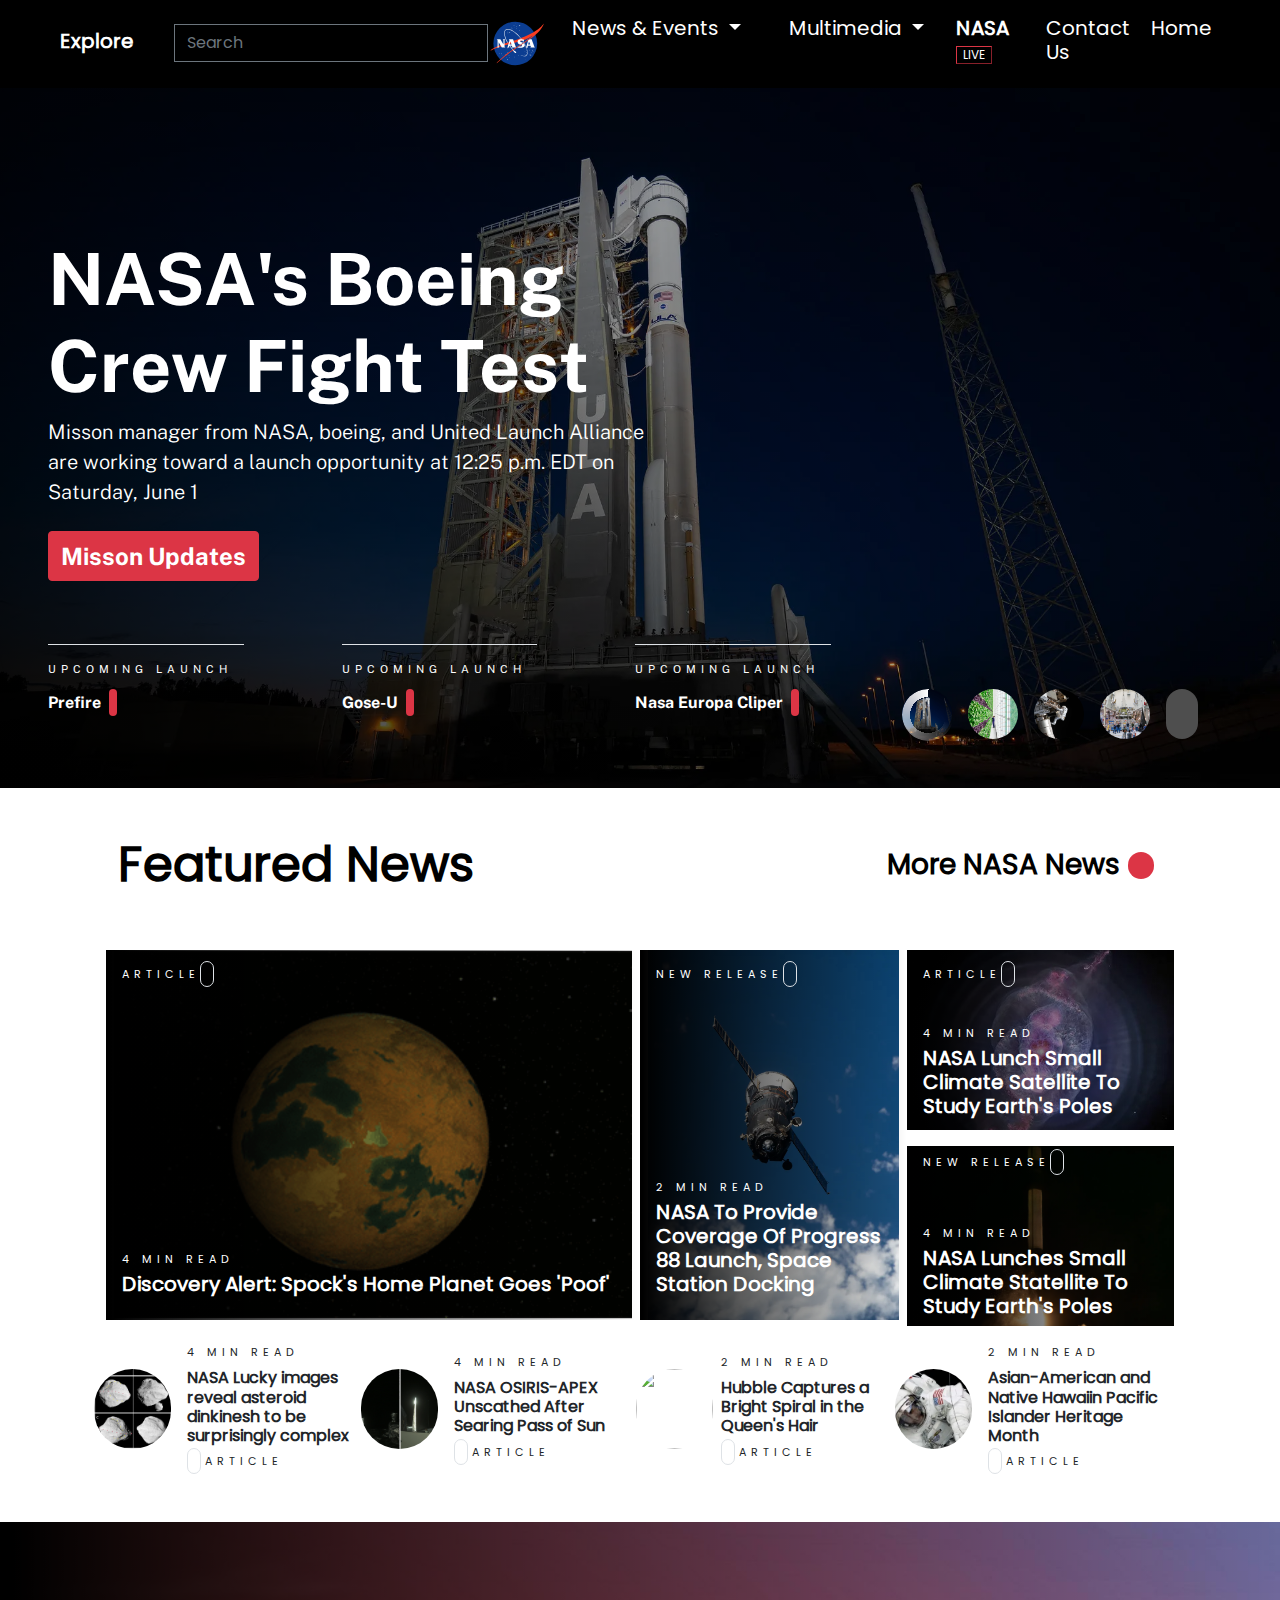
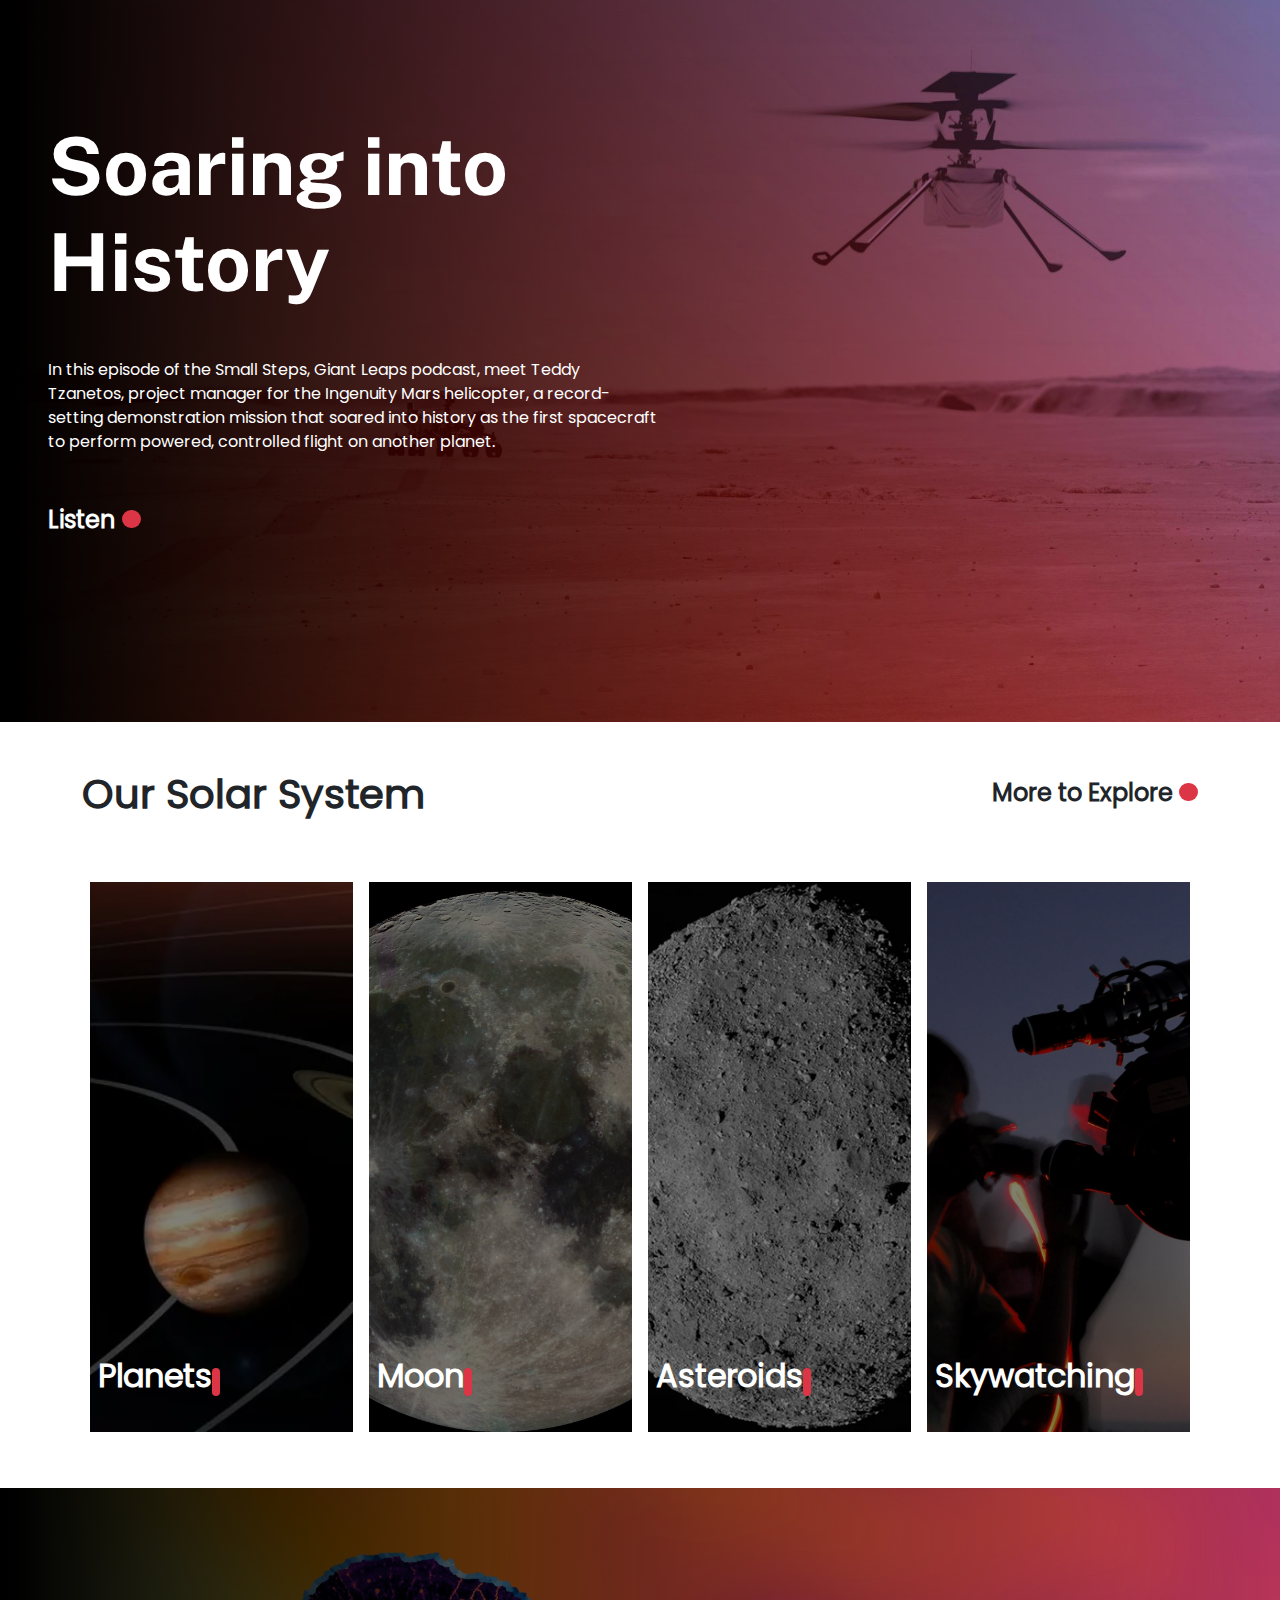
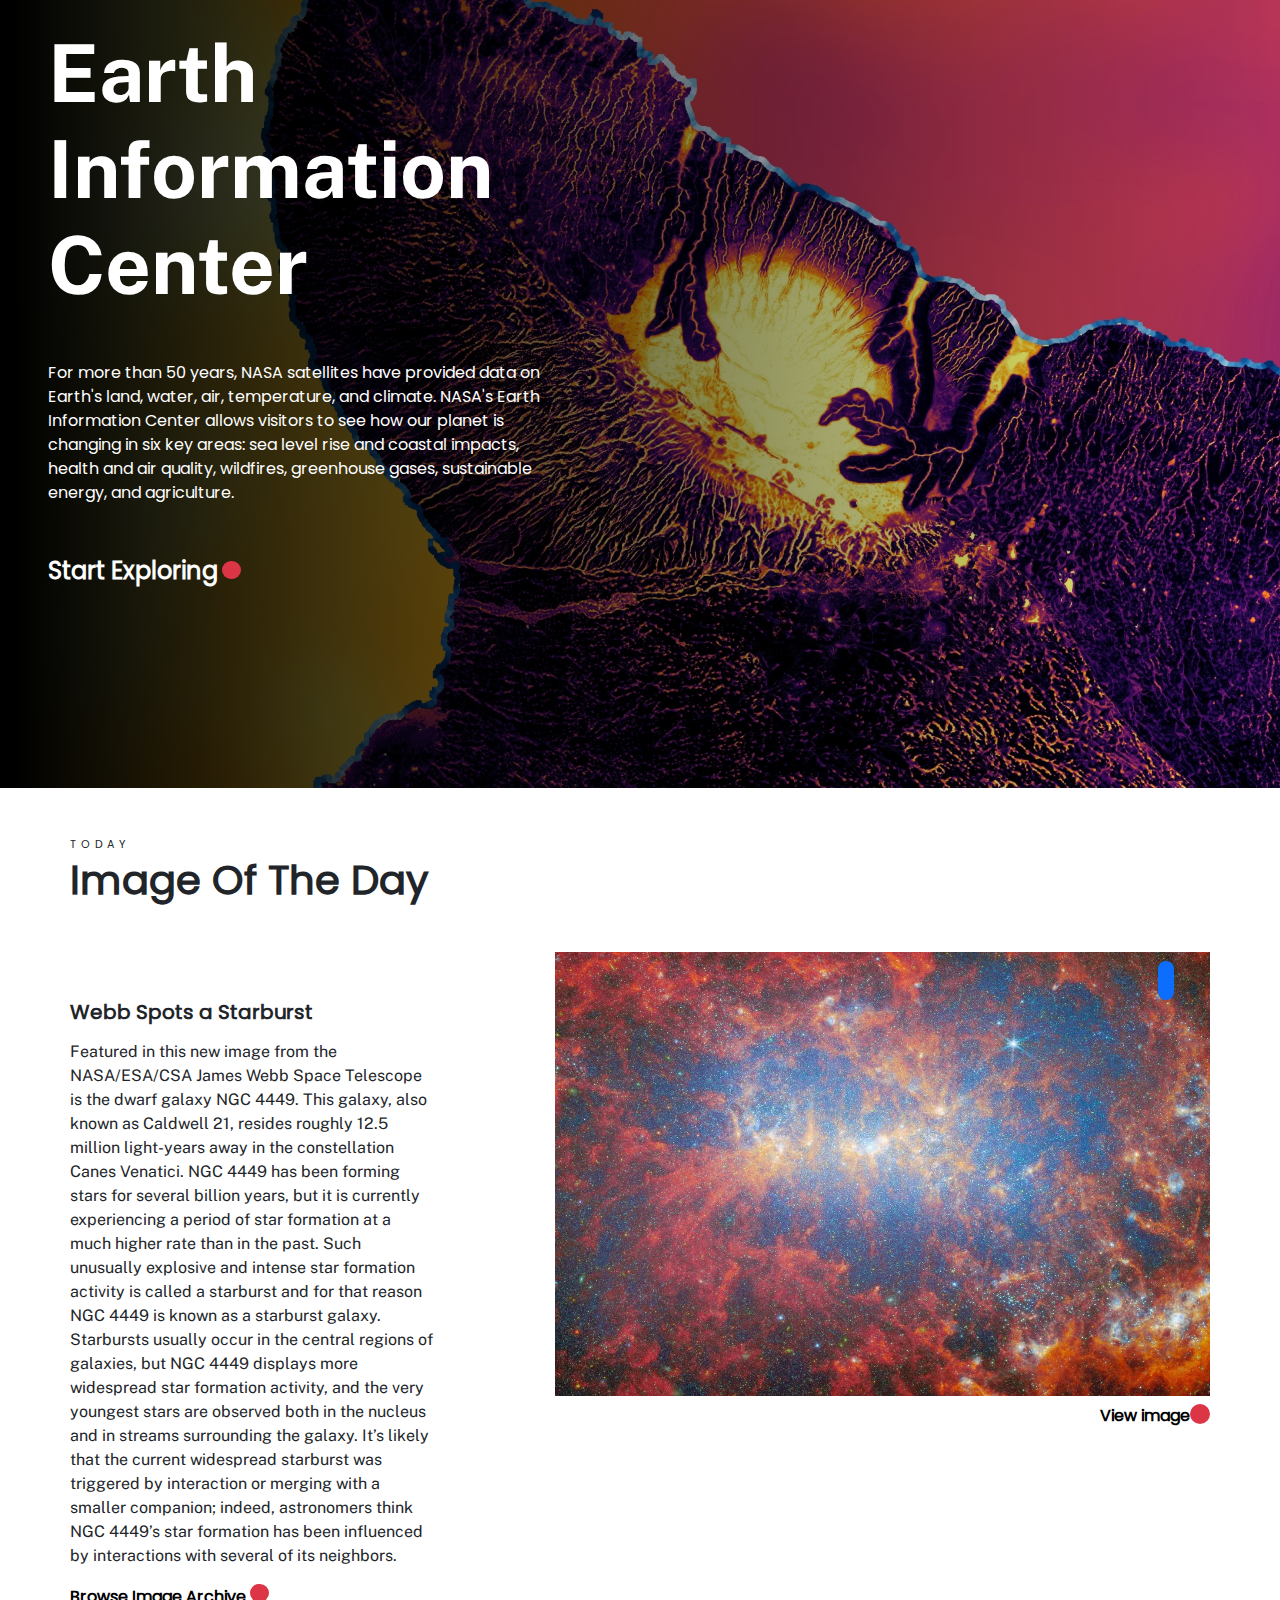
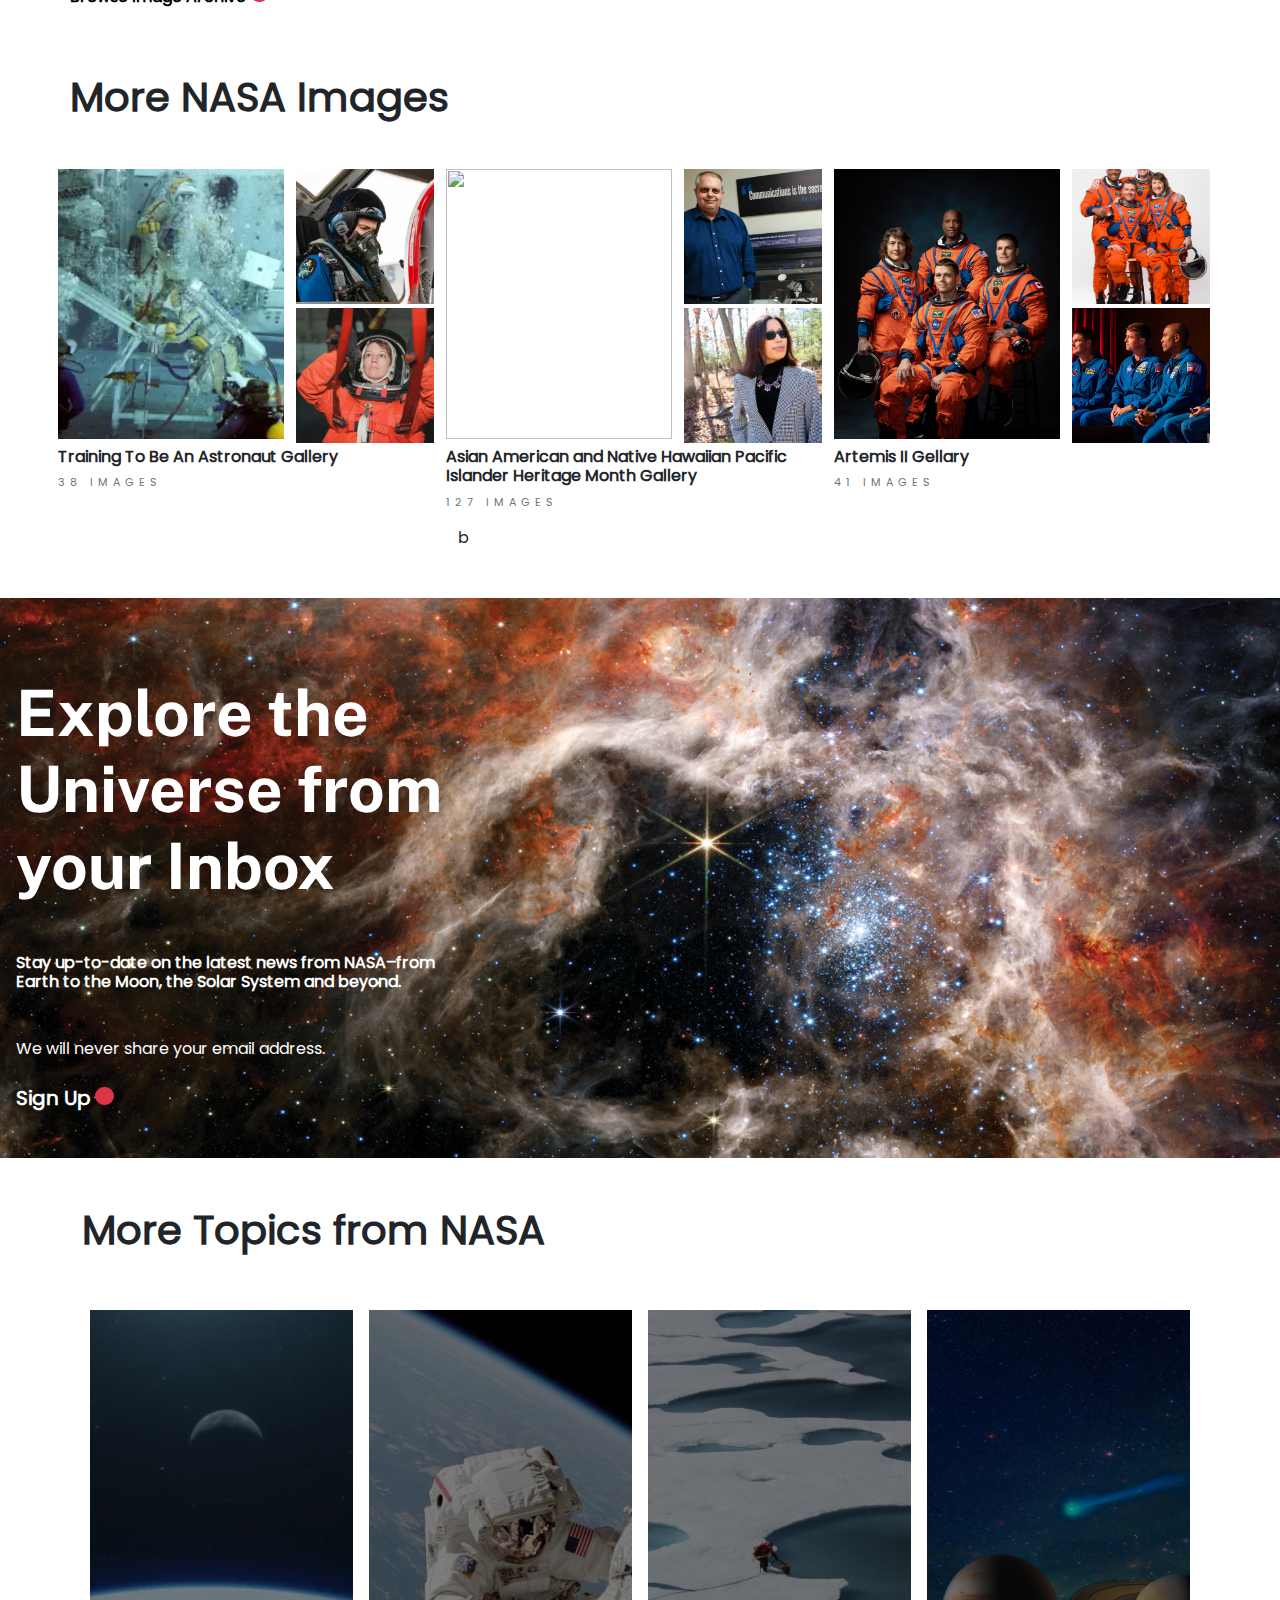
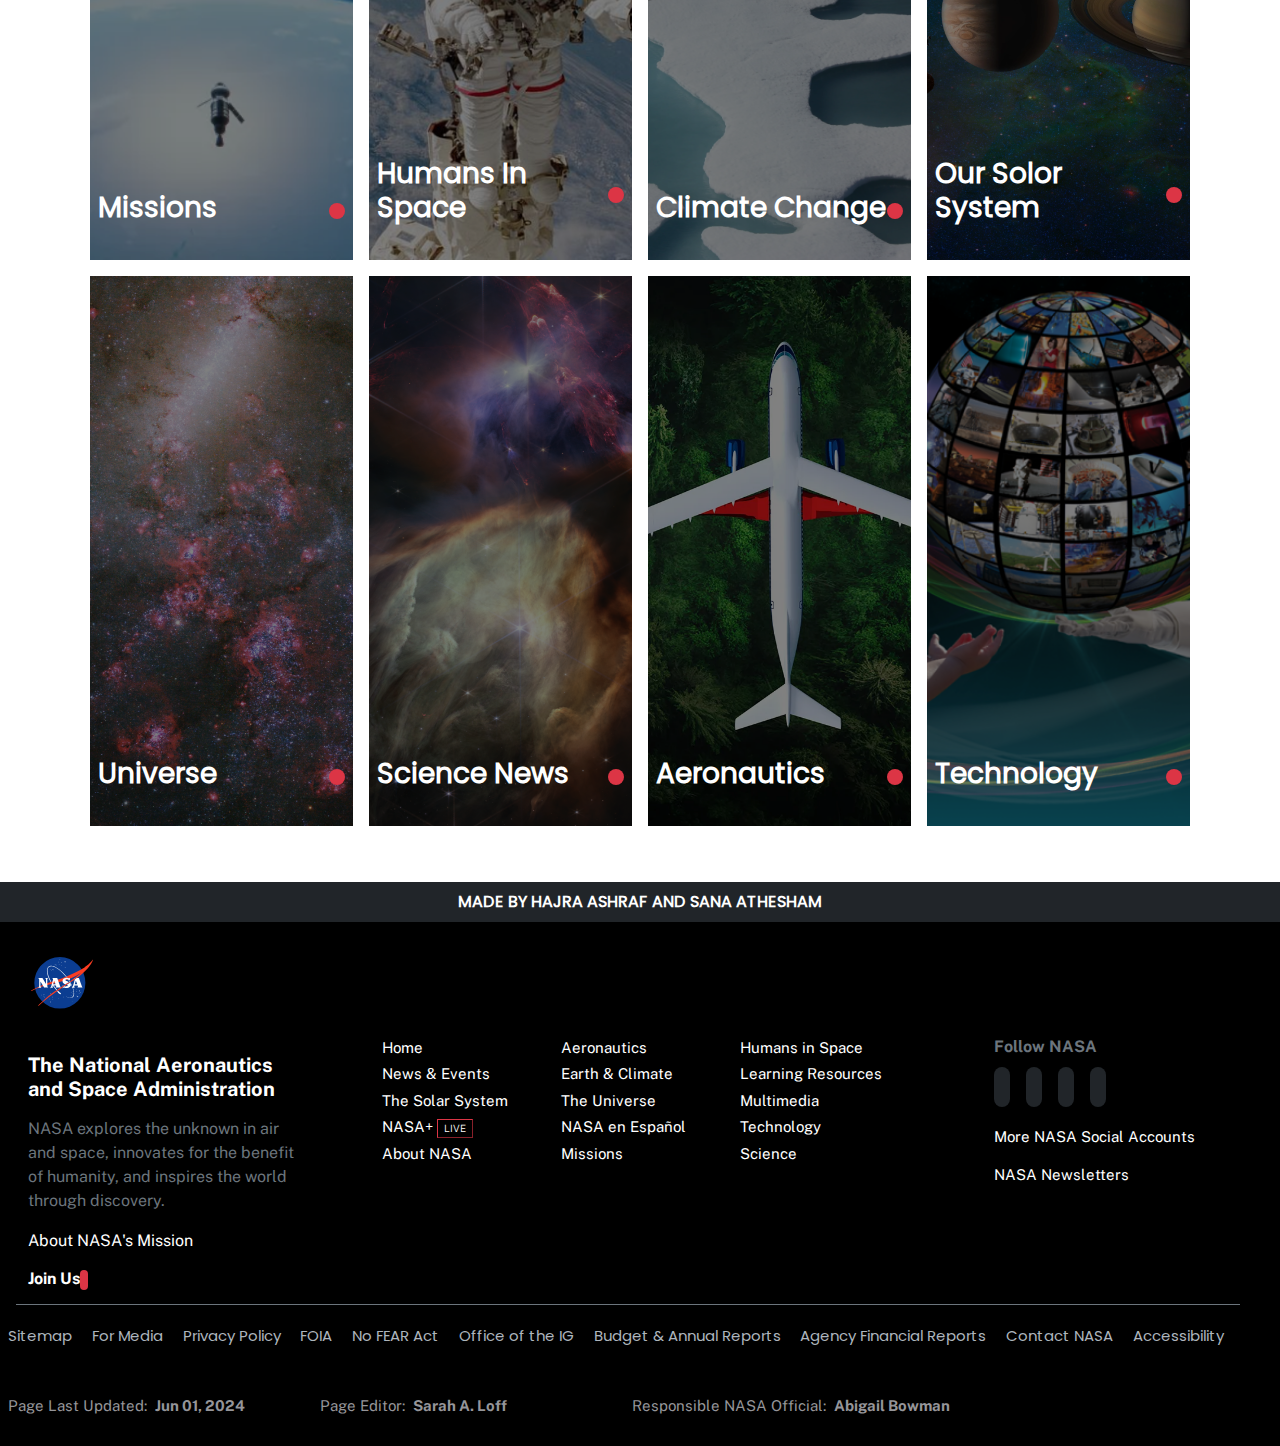
==== index.html @ 5ac497a8 "first commit" ====
<!DOCTYPE html>
<html lang="en">
  <head>
    <meta charset="UTF-8" />
    <meta name="viewport" content="width=device-width, initial-scale=1.0" />
    <title>Nasa</title>
    <link rel="shortcut icon" href="./assets/nasa-logo.svg"type="image/x-icon"/>
    <link rel="stylesheet" href="style.css" />
    <link rel="stylesheet" href="./bootstrap/css/bootstrap.css" />
    <link
      rel="stylesheet"
      href="https://cdnjs.cloudflare.com/ajax/libs/font-awesome/6.5.2/css/all.min.css"
      integrity="sha512-SnH5WK+bZxgPHs44uWIX+LLJAJ9/2PkPKZ5QiAj6Ta86w+fsb2TkcmfRyVX3pBnMFcV7oQPJkl9QevSCWr3W6A=="
      crossorigin="anonymous"
      referrerpolicy="no-referrer"
    />
  </head>
  <body>
    <div class="main-container">
      <!-- Header -->
      <nav
        class="navbar navbar-expand-lg navbar-dark bg-black px-0 px-sm-5 p-2"
      >
        <div class="container-fluid">
          <!-- Left side: Toggle button and Explore link -->
          <button
            class="navbar-toggler"
            type="button"
            data-bs-toggle="collapse"
            data-bs-target="#navbarSupportedContent"
            aria-controls="navbarSupportedContent"
            aria-expanded="false"
            aria-label="Toggle navigation"
          >
            <span class="navbar-toggler-icon"></span>
          </button>

          <div class="d-flex align-items-baseline gap-2 justify-content-around">
            <a class="navbar-brand d-none d-lg-block h5 fw-bolder m-0" href="#"
              >Explore
              <ul class="p-0 d-none d-lg-block">
                <li class="nav-item dropdown list-unstyled">
                  <a
                    class="text-white fs-5"
                    href="#"
                    id="navbarDropdown"
                    data-bs-toggle="dropdown"
                    aria-expanded="false"
                  >
                    <i class="fa-solid fa-sort-down"></i>
                  </a>
                  <ul
                    class="dropdown-menu bg-black"
                    aria-labelledby="navbarDropdown"
                  >
                    <li>
                      <a class="dropdown-item h5 text-white" href="#">Home</a>
                    </li>
                    <li>
                      <a class="dropdown-item h5 text-white" href="#"
                        >Missing</a
                      >
                    </li>
                    <li>
                      <a class="dropdown-item h5 text-white" href="#"
                        >Humans in Space</a
                      >
                    </li>
                    <li>
                      <a class="dropdown-item h5 text-white" href="#"
                        >Earth & Climate</a
                      >
                    </li>
                    <li>
                      <a class="dropdown-item h5 text-white" href="#"
                        >The Solar system</a
                      >
                    </li>
                    <li>
                      <a class="dropdown-item h5 text-white" href="#"
                        >The Universe</a
                      >
                    </li>
                    <li>
                      <a class="dropdown-item h5 text-white" href="#"
                        >Science</a
                      >
                    </li>
                    <li>
                      <a class="dropdown-item h5 text-white" href="#"
                        >Aeronautics</a
                      >
                    </li>
                    <li>
                      <a class="dropdown-item h5 text-white" href="#"
                        >Technology</a
                      >
                    </li>
                    <li>
                      <a class="dropdown-item h5 text-white" href="#"
                        >Learning Resources</a
                      >
                    </li>
                    <li>
                      <a class="dropdown-item h5 text-white" href="#"
                        >About Nasa</a
                      >
                    </li>
                    <li>
                      <a class="dropdown-item h5 text-white" href="#"
                        >Espanol</a
                      >
                    </li>
                  </ul>
                </li>
              </ul>
            </a>

            <form class="d-flex ms-4 d-none d-lg-flex">
              <input
                class="form-control bg-transparent border-secondary rounded-0"
                type="search"
                placeholder="Search"
                aria-label="Search"
              />
            </form>
          </div>

          <!-- Center: Logo -->
          <div class="d-flex justify-content-center mx-auto">
            <a class="d-lg-none" href="#"
              ><img src="./assets/nasa-logo.svg" alt="Nasa Logo" width="60px"
            /></a>
            <a class="d-none d-lg-block" href="#"
              ><img src="./assets/nasa-logo.svg" alt="Nasa Logo" width="60px"
            /></a>
          </div>

          <a class="text-white" href="" target="_blank">
            <i
              class="fa-solid fa-magnifying-glass text-white d-lg-none b-block"
            ></i>
          </a>

          <!-- Right side: Nav links and search form -->
          <div
            class="collapse navbar-collapse flex-grow-0"
            id="navbarSupportedContent"
          >
            <ul class="navbar-nav ms-auto mb-2 mb-lg-0">
              <li class="nav-item dropdown mx-lg-3 mt-4 mt-lg-0">
                <a
                  class="nav-link dropdown-toggle h5 text-white"
                  href="#"
                  id="navbarDropdown"
                  role="button"
                  data-bs-toggle="dropdown"
                  aria-expanded="false"
                >
                  News & Events
                </a>
                <ul class="dropdown-menu" aria-labelledby="navbarDropdown">
                  <li><a class="dropdown-item" href="#">Action</a></li>
                  <li><a class="dropdown-item" href="#">Another action</a></li>
                  <li><hr class="dropdown-divider" /></li>
                  <li>
                    <a class="dropdown-item" href="#">Something else here</a>
                  </li>
                </ul>
              </li>

              <li class="nav-item dropdown mx-lg-3">
                <a
                  class="nav-link dropdown-toggle h5 text-white"
                  href="#"
                  id="navbarDropdown"
                  role="button"
                  data-bs-toggle="dropdown"
                  aria-expanded="false"
                >
                  Multimedia
                </a>
                <ul class="dropdown-menu" aria-labelledby="navbarDropdown">
                  <li><a class="dropdown-item" href="#">Action</a></li>
                  <li><a class="dropdown-item" href="#">Another action</a></li>
                  <li><hr class="dropdown-divider" /></li>
                  <li>
                    <a class="dropdown-item" href="#">Something else here</a>
                  </li>
                </ul>
              </li>

              <li class="nav-item">
                <a
                  class="nav-link h5 text-white fw-bolder"
                  aria-current="page"
                  href="https://plus.nasa.gov/"
                  >NASA
                  <i class="fa-solid fa-plus fs-6"></i>
                  <button
                    class="live-btn bg-transparent border-danger border-1 text-white fw-light"
                  >
                    LIVE
                  </button>
                </a>
              </li>

              <li class="nav-item">
                <a
                class="nav-link h5 text-white"
                aria-current="page" 
                target="_blank"
                href="./contactUs.html"
                >
                Contact Us
                </a>
              </li>

              <li class="nav-item">
                <a
                class="nav-link h5 text-white"
                aria-current="page" 
                target="_blank"
                href="#"
                >
                Home
                </a>
              </li>

            </ul>
          </div>
        </div>
      </nav>

      <!-- carousel slider section-->
      <div
        id="carouselExampleSlidesOnly"
        class="carousel slide carousel-fade"
        data-bs-ride="carousel"
      >
        <div class="carousel-inner">
          <!-- first carousel -->
          <div class="carousel-item active">
            <div
              class="position-absolute w-100"
              style="
                height: 700px;
                background: linear-gradient(
                  65.99deg,
                  rgba(0, 0, 0, 0.9),
                  transparent 99.04%
                );
                z-index: 100;
              "
            ></div>
            <img
              width="100%"
              height="700px"
              class="position-relative"
              src="./assets/slider1.webp"
              alt="Slider 1"
            />
            <div
              class="carousel-caption container-xl mt-2 text-white start-0 p-3 p-sm-5 d-block text-start col-12"
            >
              <div
                class="carousel-content z-index-100 col-sm-8 col-md-7 mt-5 mt-md-3"
              >
                <h1 class="display-2 fw-bolder" style="font-family: inherit">
                  NASA's Boeing Crew Fight Test
                </h1>
                <p class="lead">
                  Misson manager from NASA, boeing, and United Launch Alliance
                  are working toward a launch opportunity at 12:25 p.m. EDT on
                  Saturday, June 1
                </p>
                <button class="btn btn-danger fw-bolder fs-4 mt-2">
                  Misson Updates
                </button>
              </div>

              <!-- launch soon section  -->
              <div
                class="upcoming-box d-flex flex-sm-row flex-column justify-content-between gap-sm-5 col-sm-9"
              >
                <div class="border-top col-lg-3 pt-3 col-md-4">
                  <p class="text-uppercase">Upcoming launch</p>
                  <a
                    class="text-white"
                    href="https://www.nesdis.noaa.gov/news-events/noaas-goes-u"
                    target="_blank"
                  >
                    <h6 class="text-capitalize fw-bolder">
                      prefire
                      <span class="mx-2 bg-danger p-1 rounded-circle">
                        <i class="fa-solid fa-arrow-trend-up"></i>
                      </span>
                    </h6>
                  </a>
                </div>

                <div class="border-top col-lg-3 pt-3 col-md-4">
                  <p class="text-uppercase">Upcoming launch</p>
                  <a
                    class="text-white"
                    href="https://www.nasa.gov/news-release/nasa-shares-assignments-for-its-spacex-crew-9-space-station-mission/"
                    target="_blank"
                  >
                    <h6 class="text-capitalize fw-bolder">
                      Gose-u
                      <span class="mx-2 bg-danger p-1 rounded-circle">
                        <i class="fa-solid fa-arrow-trend-up"></i>
                      </span>
                    </h6>
                  </a>
                </div>

                <div class="border-top col-lg-3 pt-3 col-md-4">
                  <p class="text-uppercase">Upcoming launch</p>
                  <a
                    class="text-white"
                    href="https://www.nasa.gov/get-involved/"
                    target="_blank"
                  >
                    <h6 class="text-capitalize fw-bolder">
                      nasa europa cliper
                      <span class="mx-2 bg-danger p-1 rounded-circle">
                        <i class="fa-solid fa-arrow-trend-up"></i>
                      </span>
                    </h6>
                  </a>
                </div>
              </div>

              <!-- round image container -->
              <div
                class="round-images d-flex justify-content-between gap-3 col-2 position-absolute end-0 bottom-5 me-5"
              >
                <div class="box">
                  <div class="loader"></div>
                  <img
                    src="./assets/slider1.webp"
                    class="rounded-circle"
                    width="50px"
                    height="50px"
                    alt=""
                  />
                </div>
                <div class="box">
                  <img
                    src="./assets/slider2.webp"
                    class="rounded-circle"
                    width="50px"
                    height="50px"
                    alt=""
                  />
                </div>
                <div class="box">
                  <img
                    src="./assets/slider3.webp"
                    class="rounded-circle"
                    width="50px"
                    height="50px"
                    alt=""
                  />
                </div>
                <div class="box">
                  <img
                    src="./assets/slider4.webp"
                    class="rounded-circle"
                    width="50px"
                    height="50px"
                    alt="" />
                </div>
                <div
                  class="small-round-box rounded-circle text-center d-flex align-items-center justify-content-center p-3 fs-5"
                  width="50px"
                >
                  <i class="fa-solid fa-pause"></i>
                </div>
              </div>
            </div>
          </div>

          <!-- secound carousel -->
          <div class="carousel-item">
            <div
              class="position-absolute w-100"
              style="
                height: 700px;
                background: linear-gradient(
                  65.99deg,
                  rgba(0, 0, 0, 0.9),
                  transparent 99.04%
                );
                z-index: 100;
              "
            ></div>
            <img
              width="100%"
              height="700px"
              9lass="position-relative"
              src="./assets/slider2.webp"
              alt="Slider 1"
              alt="..."
            />
            <div
              class="carousel-caption container-xl text-white start-0 p-2 p-sm-5 d-block text-start col-12"
            >
              <div class="carousel-content col-sm-12 col-md-6 mt-5 mt-md-3">
                <h1 class="display-2 fw-bolder" style="font-family: inherit">
                  Space in Your Life
                </h1>
                <p class="lead">
                  NASA's Technology Transfer program ensures that Technologies
                  developed for missions in exploration and Discovery are
                  broadly available to the public, maximizing the benefit to the
                  nation
                </p>
                <button class="btn btn-danger fw-bolder fs-4 mt-2">
                  NASA Spinoff
                </button>
              </div>

              <!-- launch soon section  -->
              <div
                class="upcoming-box d-flex flex-sm-row flex-column justify-content-between gap-sm-3 col-sm-9"
              >
                <div class="border-top col-lg-4 col-md-5 pt-3">
                  <p class="text-uppercase">COMMERCIAL POTENTIAL</p>
                  <h6 class="text-capitalize fw-bolder">
                    NASA's Patent Portfolio
                    <span class="mx-2 bg-danger p-1 rounded-circle">
                      <i class="fa-solid fa-arrow-trend-up"></i>
                    </span>
                  </h6>
                </div>
                <div class="border-top col-lg-4 col-md-5 pt-3">
                  <p class="text-uppercase">Technologies application</p>
                  <h6 class="text-capitalize fw-bolder">
                    NASA's software Catalog
                    <span class="mx-2 bg-danger p-1 rounded-circle">
                      <i class="fa-solid fa-arrow-trend-up"></i>
                    </span>
                  </h6>
                </div>

                <div class="border-top col-lg-4 col-md-6 pt-3">
                  <p class="text-uppercase">New Venture creation</p>
                  <h6 class="text-capitalize fw-bolder">
                    Technologies Transfer Expansion
                    <span class="mx-2 bg-danger p-1 rounded-circle">
                      <i class="fa-solid fa-arrow-trend-up"></i>
                    </span>
                  </h6>
                </div>
              </div>

              <!-- round image container -->
              <div
                class="round-images d-flex justify-content-between gap-3 col-2 position-absolute end-0 bottom-5 me-5"
              >
                <div class="box">
                  <img
                    src="./assets/slider1.webp"
                    class="rounded-circle"
                    width="50px"
                    height="50px"
                    alt=""
                  />
                </div>
                <div class="box">
                  <div class="loader"></div>
                  <img
                    src="./assets/slider2.webp"
                    class="rounded-circle"
                    width="50px"
                    height="50px"
                    alt=""
                  />
                </div>
                <div class="box">
                  <img
                    src="./assets/slider3.webp"
                    class="rounded-circle"
                    width="50px"
                    height="50px"
                    alt=""
                  />
                </div>
                <div class="box">
                  <img
                    src="./assets/slider4.webp"
                    class="rounded-circle"
                    width="50px"
                    height="50px"
                    alt=""
                  />
                </div>
                <div
                  class="small-round-box rounded-circle text-center d-flex align-items-center justify-content-center p-3 fs-5"
                  width="50px"
                >
                  <i class="fa-solid fa-pause"></i>
                </div>
              </div>
            </div>
          </div>

          <!-- Third carousel -->
          <div class="carousel-item">
            <div
              class="position-absolute w-100"
              style="
                height: 700px;
                background: linear-gradient(
                  65.99deg,
                  rgba(0, 0, 0, 0.9),
                  transparent 99.04%
                );
                z-index: 100;
              "
            ></div>
            <img
              width="100%"
              height="700px"
              class="position-relative"
              src="./assets/slider3.webp"
              alt="Slider 1"
              alt=""
            />
            <div
              class="carousel-caption container-xl text-white start-0 p-2 p-sm-5 d-block text-start col-12 pb-0"
            >
              <div class="carousel-content col-md-9 mt-5 mt-md-5">
                <h1 class="display-2 fw-bolder" style="font-family: inherit">
                  Human Exploration in Space
                </h1>
                <p class="lead">
                  Building of NASA's 60 years exploration experience and more
                  than 20 years of continuous human presence the International
                  space station in low Earth orbit, we will extend humanity
                  father into space than ever before.
                </p>
                <button
                  class="btn btn-danger col-sm-5 col-12 fw-bolder fs-4 mt-2"
                >
                  Why WE Go
                </button>
              </div>

              <!-- launch soon section  -->
              <div
                class="upcoming-box d-flex flex-sm-row flex-column justify-content-between gap-sm-2 col-sm-9"
              >
                <div class="border-top col-lg-3 pt-3">
                  <p class="text-uppercase">Defination</p>
                  <h6 class="text-capitalize fw-bolder">
                    low Earth orbit
                    <span class="mx-2 bg-danger p-1 rounded-circle">
                      <i class="fa-solid fa-arrow-trend-up"></i>
                    </span>
                  </h6>
                </div>

                <div class="border-top col-lg-3 pt-3">
                  <p class="text-uppercase">Destination</p>
                  <h6 class="text-capitalize fw-bolder">
                    Earth's moon
                    <span class="mx-2 bg-danger p-1 rounded-circle">
                      <i class="fa-solid fa-arrow-trend-up"></i>
                    </span>
                  </h6>
                </div>

                <div class="border-top col-lg-3 pt-3">
                  <p class="text-uppercase">Distination</p>
                  <h6 class="text-capitalize fw-bolder">
                    Mars
                    <span class="mx-2 bg-danger p-1 rounded-circle">
                      <i class="fa-solid fa-arrow-trend-up"></i>
                    </span>
                  </h6>
                </div>
              </div>

              <!-- round image container -->
              <div
                class="round-images d-flex justify-content-between gap-3 col-2 position-absolute end-0 bottom-5 me-5"
              >
                <div class="box">
                  <img
                    src="./assets/slider1.webp"
                    class="rounded-circle"
                    width="50px"
                    height="50px"
                  />
                </div>
                <div class="box">
                  <img
                    src="./assets/slider2.webp"
                    class="rounded-circle"
                    width="50px"
                    height="50px"
                    alt=""
                  />
                </div>
                <div class="box">
                  <div class="loader"></div>
                  <img
                    src="./assets/slider3.webp"
                    class="rounded-circle"
                    width="50px"
                    height="50px"
                    alt=""
                  />
                </div>
                <div class="box">
                  <img
                    src="./assets/slider4.webp"
                    class="rounded-circle"
                    width="50px"
                    height="50px"
                    alt=""
                  />
                </div>
                <div
                  class="small-round-box rounded-circle text-center d-flex align-items-center justify-content-center p-3 fs-5"
                  width="50px"
                >
                  <i class="fa-solid fa-pause"></i>
                </div>
              </div>
            </div>
          </div>

          <!-- Fourth  carousel -->
          <div class="carousel-item">
            <div
              class="position-absolute w-100"
              style="
                height: 700px;
                background: linear-gradient(
                  65.99deg,
                  rgba(0, 0, 0, 0.9),
                  transparent 99.04%
                );
                z-index: 100;
              "
            ></div>
            <img
              width="100%"
              height="700px"
              class="position-relative"
              src="./assets/slider4.webp"
              alt="Slider 1"
              alt=""
            />
            <div
              class="carousel-caption container-xl text-white start-0 p-2 p-sm-5 d-block text-start col-12 pb-0"
            >
              <div class="carousel-content col-md-12 col-lg-8 mt-5 mt-md-0">
                <h1 class="display-2 fw-bolder" style="font-family: inherit">
                  NASA's Named 2023 Best place to Work
                </h1>
                <p class="lead">
                  For the 12th year in a row, the Partnership for public service
                  named NASA the best place to work among large agencies in the
                  federal goverment.
                </p>
                <button
                  class="btn btn-danger col-sm-4 col-12 fw-bolder fs-4 mt-2"
                >
                  Learned more
                </button>
              </div>

              <!-- launch soon section  -->
              <div
                class="upcoming-box d-flex flex-sm-row flex-column justify-content-between gap-sm-4 col-sm-9"
              >
                <div class="border-top col-lg-4 col-md-5 col-sm-5 pt-3">
                  <p class="text-uppercase">More than astronauts</p>
                  <h6 class="text-capitalize fw-bolder">
                    People of NASA
                    <span class="mx-2 bg-danger p-1 rounded-circle">
                      <i class="fa-solid fa-arrow-trend-up"></i>
                    </span>
                  </h6>
                </div>

                <div class="border-top col-lg-4 col-md-5 col-sm-5 pt-3">
                  <p class="text-uppercase">for the benefit of all</p>
                  <h6 class="text-capitalize fw-bolder">
                    NASA Missions
                    <span class="mx-2 bg-danger p-1 rounded-circle">
                      <i class="fa-solid fa-arrow-trend-up"></i>
                    </span>
                  </h6>
                </div>

                <div class="border-top col-lg-4 col-md-5 col-sm-5 pt-3">
                  <p class="text-uppercase">contribute to nasa mission</p>
                  <h6 class="text-capitalize fw-bolder">
                    Join Us
                    <span class="mx-2 bg-danger p-1 rounded-circle">
                      <i class="fa-solid fa-arrow-trend-up"></i>
                    </span>
                  </h6>
                </div>
              </div>

              <!-- round image container -->
              <div
                class="round-images d-flex justify-content-between gap-3 col-2 position-absolute end-0 bottom-5 me-5"
              >
                <div class="box">
                  <img
                    src="./assets/slider1.webp"
                    class="rounded-circle"
                    width="50px"
                    height="50px"
                    alt=""
                  />
                </div>
                <div class="box">
                  <img
                    src="./assets/slider2.webp"
                    class="rounded-circle"
                    width="50px"
                    height="50px"
                    alt=""
                  />
                </div>
                <div class="box">
                  <img
                    src="./assets/slider3.webp"
                    class="rounded-circle"
                    width="50px"
                    height="50px"
                    alt=""
                  />
                </div>

                <div class="box">
                  <div class="loader"></div>
                  <img
                    src="./assets/slider4.webp"
                    class="rounded-circle"
                    width="50px"
                    height="50px"
                    alt=""
                  />
                </div>

                <div
                  class="small-round-box rounded-circle text-center d-flex align-items-center justify-content-center p-3 fs-5"
                  width="50px"
                >
                  <i class="fa-solid fa-pause"></i>
                </div>
              </div>
            </div>
          </div>
        </div>
      </div>

      <!-- Featured News section -->
      <div class="container p-5">
        <div
          class="d-flex justify-content-between align-items-center flex-column flex-md-row gap-3"
        >
          <h1 class="display-5 fw-bolder text-black">Featured News</h1>
          <h3 class="fw-bolder d-flex align-items-center text-black">
            More NASA News
            <div
              class="bg-danger p-2 d-flex p-1 text-white text-center rounded-circle mx-2"
              style="height: 27px; width: 26px"
            >
              <i class="fa-solid fa-arrow-trend-up" style="font-size: 12px"></i>
            </div>
          </h3>
        </div>

        <div class="row mt-5 gap-md-0 gap-sm-3">
          <div class="col-lg-6 col-md-12 position-relative p-0 px-md-2">
            <div class="dark-gradient-image" style="height: 370px"></div>
            <div>
              <img
                width="100%"
                height="370px"
                class=""
                src="./assets/earth.webp"
                alt=""
              />
            </div>
            <div
              class="carousel-caption text-start d-flex flex-column justify-content-between p-3"
              style="bottom: 0px; left: 0%; width: 98%; height: 370px"
            >
              <div>
                <p class="text-uppercase letter-spacing mb-1">
                  Article
                  <span class="border p-1 rounded-circle ps-2"
                    ><i class="fa-regular fa-bookmark"></i
                  ></span>
                </p>
              </div>
              <div>
                <p class="text-uppercase letter-spacing mb-1">4 min read</p>
                <h5 class="text-capitalize fw-bolder">
                  Discovery Alert: Spock's Home Planet Goes 'Poof'
                </h5>
              </div>
            </div>
          </div>

          <div
            class="col-lg-3 col-md-6 mt-lg-0 mt-1 position-relative p-0 px-md-2"
          >
            <div class="dark-gradient-image" style="height: 370px"></div>
            <div>
              <img
                width="100%"
                height="370px"
                class=""
                src="./assets/nasa-image.webp"
                alt=""
              />
            </div>
            <div
              class="carousel-caption text-start d-flex flex-column justify-content-between p-3"
              style="bottom: 0px; left: 0%; width: 98%; height: 370px"
            >
              <div>
                <p class="text-uppercase letter-spacing mb-1">
                  New Release
                  <span class="border p-1 rounded-circle ps-2"
                    ><i class="fa-regular fa-bookmark"></i
                  ></span>
                </p>
              </div>
              <div>
                <p class="text-uppercase letter-spacing mb-1">2 min read</p>
                <h5 class="text-capitalize fw-bolder">
                  NASA to provide Coverage of Progress 88 Launch, Space Station
                  Docking
                </h5>
              </div>
            </div>
          </div>

          <div class="col-lg-3 col-md-6 mt-lg-0 mt-1 p-0" style="height: 370px">
            <div class="position-relative">
              <div style="height: 180px" class="dark-gradient-image"></div>
              <div>
                <img
                  width="100%"
                  height="180"
                  class="mb-3"
                  src="./assets/ar.jpg"
                  alt=""
                />
              </div>
              <div
                class="carousel-caption text-start d-flex flex-column justify-content-between px-3 pt-0"
                style="bottom: 0px; left: 0%; width: 98%; height: 180px"
              >
                <div>
                  <p class="text-uppercase letter-spacing mb-1">
                    Article<span class="border p-1 rounded-circle ps-2"
                      ><i class="fa-regular fa-bookmark"></i
                    ></span>
                  </p>
                </div>
                <div>
                  <p class="text-uppercase letter-spacing mb-1">4 min read</p>
                  <h5 class="text-capitalize fw-bolder">
                    NASA Lunch small Climate Satellite to Study Earth's Poles
                  </h5>
                </div>
              </div>
            </div>

            <div class="position-relative">
              <div style="height: 180px" class="dark-gradient-image"></div>
              <div>
                <img
                  width="100%"
                  height="180"
                  class=""
                  src="./assets/prefirelaunch.webp"
                  alt=""
                />
              </div>
              <div
                class="carousel-caption text-start d-flex flex-column justify-content-between px-3 pb-0 pt-2"
                style="bottom: 0px; left: 0%; width: 98%; height: 180px"
              >
                <div>
                  <p class="text-uppercase letter-spacing mb-1">
                    New release<span class="border p-1 rounded-circle ps-2"
                      ><i class="fa-regular fa-bookmark"></i
                    ></span>
                  </p>
                </div>
                <div>
                  <p class="text-uppercase letter-spacing mb-1">4 min read</p>
                  <h5 class="text-capitalize fw-bolder">
                    NASA Lunches small climate Statellite to study earth's poles
                  </h5>
                </div>
              </div>
            </div>
          </div>
          <!-- bottom cards section -->
          <div class="row p-0 mt-4 gap-md-0 gap-sm-3 gap-4">
            <div
              class="d-flex justify-content-between align-items-center col-lg-3 col-md-6 p-0"
            >
              <div class="me-3">
                <img
                  width="77px"
                  height="80px"
                  class="rounded-circle"
                  src="./assets/dinkyselammulti-fullres.webp"
                />
              </div>
              <div>
                <p class="text-uppercase letter-spacing mb-1">4 min read</p>
                <h6 class="fw-bolder my-2">
                  NASA Lucky images reveal asteroid dinkinesh to be surprisingly
                  complex
                </h6>
                <p class="text-uppercase letter-spacing mb-1">
                  <span class="border p-1 rounded-circle ps-2 me-1"
                    ><i class="fa-regular fa-bookmark"></i
                  ></span>
                  Article
                </p>
              </div>
            </div>

            <div
              class="d-flex justify-content-between align-items-center col-lg-3 col-md-6 p-0"
            >
              <div class="me-3">
                <img
                  width="77px"
                  height="80px"
                  class="rounded-circle"
                  src="./assets/osiris-apex.webp"
                />
              </div>
              <div>
                <p class="text-uppercase letter-spacing mb-1">4 min read</p>
                <h6 class="fw-bolder my-2">
                  NASA OSIRIS-APEX Unscathed After Searing Pass of Sun
                </h6>
                <p class="text-uppercase letter-spacing mb-1">
                  <span class="border p-1 rounded-circle ps-2 me-1"
                    ><i class="fa-regular fa-bookmark"></i
                  ></span>
                  Article
                </p>
              </div>
            </div>

            <div
              class="d-flex justify-content-between align-items-center col-lg-3 col-md-6 p-0"
            >
              <div class="mx-2">
                <img
                  width="77px"
                  height="80px"
                  class="rounded-circle"
                  src="./assets/hubble-.jpg"
                />
              </div>
              <div>
                <p class="text-uppercase letter-spacing mb-1">2 min read</p>
                <h6 class="fw-bolder my-2">
                  Hubble Captures a Bright Spiral in the Queen's Hair
                </h6>
                <p class="text-uppercase letter-spacing mb-1">
                  <span class="border p-1 rounded-circle ps-2 me-1"
                    ><i class="fa-regular fa-bookmark"></i
                  ></span>
                  Article
                </p>
              </div>
            </div>

            <div
              class="d-flex justify-content-between align-items-center col-lg-3 col-md-6 p-0"
            >
              <div class="me-3">
                <img
                  width="77px"
                  height="80px"
                  class="rounded-circle"
                  src="./assets/asian.webp"
                />
              </div>
              <div>
                <p class="text-uppercase letter-spacing mb-1">2 min read</p>
                <h6 class="fw-bolder my-2">
                  Asian-American and Native Hawaiin Pacific Islander Heritage
                  Month
                </h6>
                <p class="text-uppercase letter-spacing mb-1">
                  <span class="border p-1 rounded-circle ps-2 me-1"
                    ><i class="fa-regular fa-bookmark"></i
                  ></span>
                  Article
                </p>
              </div>
            </div>
          </div>
        </div>
      </div>

      <!-- Discovery section -->
      <div class="col-12 mb-5 position-relative">
        <div class="dark-gradient-image" style="height: 800px"></div>

        <div>
          <img height="800px" width="100%" src="./assets/section-image.jpg" />
        </div>

        <div
          style="bottom: 15%; left: 20%"
          class="carousel-caption container-xl mt-2 text-white start-0 p-3 p-sm-5 d-block text-start col-12"
        >
          <div class="col-lg-7">
            <h1 class="fw-bolder display-1" style="font-family: publicSans">
              Soaring into History
            </h1>
            <p class="my-5">
              In this episode of the Small Steps, Giant Leaps podcast, meet
              Teddy Tzanetos, project manager for the Ingenuity Mars helicopter,
              a record-setting demonstration mission that soared into history as
              the first spacecraft to perform powered, controlled flight on
              another planet.
            </p>
            <p>
              <a
                href="https://www.nasa.gov/podcasts/small-steps-giant-leaps/small-steps-giant-leaps-episode-130-ingenuitys-final-flight-lessons-learned/"
                class="text-white fs-4 fw-bolder"
                >Listen
              </a>
              <span
                class="ps-1 bg-danger p-1 rounded-circle d-inline-block"
                style="height: 18px; width: 19px"
              >
                <i
                  class="fa-solid fa-arrow-trend-up position-absolute"
                  style="font-size: 10px"
                ></i
              ></span>
            </p>
          </div>
        </div>
      </div>

      <!-- Welcome to the Universe section -->
      <div class="container mb-5 col-lg-12 col-md-12 col-sm-8">
        <div
          class="d-flex justify-content-sm-between justify-content-around align-items-center flex-wrap"
        >
          <h1 class="fw-bolder">Our Solar System</h1>
          <h4 class="fw-bolder">
            More to Explore
            <span
              class="ps-1 bg-danger p-1 rounded-circle d-inline-block"
              style="height: 18px; width: 19px"
            >
              <i
                class="fa-solid fa-arrow-trend-up position-absolute text-white"
                style="font-size: 10px"
              ></i
            ></span>
          </h4>
        </div>

        <div
          class="mt-5 d-flex justify-content-between flex-wrap align-items-center"
        >
          <div class="col-lg-3 col-md-6 position-relative mt-lg-0 mt-4 4 p-2">
            <img
              width="100%"
              height="550px"
              src="./assets/earths.webp"
              style="filter: brightness(0.5)"
            />
            <div class="carousel-caption start-0 text-white text-start p-3">
              <h2 class="fw-bolder">
                Planets
                <i
                  class="fa-solid fa-arrow-right text-white p-1 bg-danger rounded-circle"
                  style="font-size: 14px"
                ></i>
              </h2>
            </div>
          </div>

          <div class="col-lg-3 col-md-6 position-relative mt-lg-0 mt-4 p-2">
            <img
              width="100%"
              height="550px"
              src="./assets/card-image-1.jpg"
              style="filter: brightness(0.5)"
            />
            <div class="carousel-caption start-0 text-white text-start p-3">
              <h2 class="fw-bolder">
                Moon
                <i
                  class="fa-solid fa-arrow-right text-white p-1 bg-danger rounded-circle"
                  style="font-size: 14px"
                ></i>
              </h2>
            </div>
          </div>

          <div class="col-lg-3 col-md-6 position-relative mt-lg-0 mt-4 4 p-2">
            <img
              width="100%"
              height="550px"
              src="./assets/Asteroid_Bennu-1.webp"
              style="filter: brightness(0.5)"
            />
            <div class="carousel-caption start-0 text-white text-start p-3">
              <h2 class="fw-bolder">
                Asteroids
                <i
                  class="fa-solid fa-arrow-right text-white p-1 bg-danger rounded-circle"
                  style="font-size: 14px"
                ></i>
              </h2>
            </div>
          </div>

          <div class="col-lg-3 col-md-6 position-relative mt-lg-0 mt-4 4 p-2">
            <img
              width="100%"
              height="550px"
              src="./assets/cart-image-2.webp"
              style="filter: brightness(0.5)"
            />
            <div class="carousel-caption start-0 text-white text-start p-3">
              <h2 class="fw-bolder">
                Skywatching
                <i
                  class="fa-solid fa-arrow-right text-white p-1 bg-danger rounded-circle"
                  style="font-size: 14px"
                ></i>
              </h2>
            </div>
          </div>
        </div>
      </div>

      <!-- Earth Information Center Section -->
      <div class="col-12 mb-5 position-relative">
        <div class="dark-gradient-image" style="height: 900px"></div>

        <div>
          <img
            height="900px"
            width="100%"
            src="./assets/exploring-world.webp"
          />
        </div>

        <div
          style="bottom: 15%; left: 20%"
          class="carousel-caption container-xl mt-2 text-white start-0 p-3 p-sm-5 d-block text-start col-12"
        >
          <div class="col-lg-6">
            <h1 class="fw-bolder display-1" style="font-family: publicSans">
              Earth Information Center
            </h1>
            <p class="my-5">
              For more than 50 years, NASA satellites have provided data on
              Earth's land, water, air, temperature, and climate. NASA's Earth
              Information Center allows visitors to see how our planet is
              changing in six key areas: sea level rise and coastal impacts,
              health and air quality, wildfires, greenhouse gases, sustainable
              energy, and agriculture.
            </p>
            <p>
              <a
                href="https://www.nasa.gov/podcasts/small-steps-giant-leaps/small-steps-giant-leaps-episode-130-ingenuitys-final-flight-lessons-learned/"
                class="text-white fs-4 fw-bolder"
                >Start Exploring</a
              >
              <span
                class="ps-1 bg-danger p-1 rounded-circle d-inline-block"
                style="height: 18px; width: 19px"
              >
                <i
                  class="fa-solid fa-arrow-trend-up position-absolute"
                  style="font-size: 10px"
                ></i
              ></span>
            </p>
          </div>
        </div>
      </div>

      <!-------------------------------------------- Image Of The Day Section --------------------------------------------------------->
      <div class="container p-md-0 p-4">
        <div>
          <div>
            <p class="text-uppercase letter-spacing mb-1">Today</p>
            <h1 class="fw-bolder mb-5">Image Of The Day</h1>
          </div>
          <div
            class="row justify-content-between flex-md-row flex-column-reverse"
          >
            <div class="col-lg-4">
              <h5 class="mt-5 mb-3 fw-bolder">Webb Spots a Starburst</h5>
              <p style="font-family: publicSans">
                Featured in this new image from the NASA/ESA/CSA James Webb
                Space Telescope is the dwarf galaxy NGC 4449. This galaxy, also
                known as Caldwell 21, resides roughly 12.5 million light-years
                away in the constellation Canes Venatici. NGC 4449 has been
                forming stars for several billion years, but it is currently
                experiencing a period of star formation at a much higher rate
                than in the past. Such unusually explosive and intense star
                formation activity is called a starburst and for that reason NGC
                4449 is known as a starburst galaxy. Starbursts usually occur in
                the central regions of galaxies, but NGC 4449 displays more
                widespread star formation activity, and the very youngest stars
                are observed both in the nucleus and in streams surrounding the
                galaxy. It’s likely that the current widespread starburst was
                triggered by interaction or merging with a smaller companion;
                indeed, astronomers think NGC 4449’s star formation has been
                influenced by interactions with several of its neighbors.
              </p>
              <p>
                <a
                  href="https://www.nasa.gov/podcasts/small-steps-giant-leaps/small-steps-giant-leaps-episode-130-ingenuitys-final-flight-lessons-learned/"
                  class="text-black fw-bolder"
                  >Browse Image Archive</a
                >
                <span
                  class="text-white ps-1 bg-danger p-1 rounded-circle d-inline-block"
                  style="height: 18px; width: 19px"
                >
                  <i
                    class="fa-solid fa-arrow-right position-absolute"
                    style="font-size: 10px"
                  ></i
                ></span>
              </p>
            </div>

            <div class="col-lg-7 mb-3 position-relative" style="height: 444px">
              <div>
                <img
                  height="444px"
                  width="100%"
                  src="./assets/nasa-image-2.webp"
                />
              </div>
              <div
                class="carousel-caption text-white text-end end-0 p-5"
                style="bottom: 80%"
              >
                <i
                  class="fa-solid fa-arrows-down-to-line text-white bg-primary p-2 rounded-circle"
                ></i>
              </div>
              <p class="d-flex justify-content-end mt-2">
                <a
                  href="https://www.nasa.gov/image-detail/fireworks-of-stellar-starbursts/"
                  class="text-black fw-bolder"
                  >View image</a
                >
                <span
                  class="text-white text-center ps-1 bg-danger p-1 rounded-circle d-inline-block"
                  style="height: 20px; width: 20px"
                >
                  <i
                    class="fa-solid fa-arrow-right position-absolute"
                    style="right: 18px; font-size: 12px"
                  ></i>
                </span>
              </p>
            </div>
          </div>
        </div>

        <div class="my-5">
          <h1 class="fw-bolder">More NASA Images</h1>

          <div class="row mt-5">
            <div class="col-lg-4">
              <div class="row">
                <div class="col-7 p-0">
                  <img
                    height="270px"
                    width="100%"
                    src="./assets/image_feature.webp"
                  />
                </div>

                <div class="col-5">
                  <div class="col pb-1">
                    <img
                      height="135"
                      width="100%"
                      src="./assets/nasa-image3.webp"
                    />
                  </div>

                  <div class="col pb-1">
                    <img
                      height="135"
                      width="100%"
                      src="./assets/nasa-image-4.jpg"
                    />
                  </div>
                </div>
                <div class="p-0">
                  <h6 class="fw-bolder">Training To Be An Astronaut Gallery</h6>
                  <p class="text-uppercase letter-spacing text-secondary">
                    38 Images
                  </p>
                </div>
              </div>
            </div>

            <!------ secound cart ------>

            <div class="col-lg-4 d-lg-block d-none">
              <div class="row">
                <div class="col-7 p-0">
                  <img height="270px" width="100%" src="./assets/person.webp" />
                </div>

                <div class="col-5">
                  <div class="col pb-1">
                    <img
                      height="135"
                      width="100%"
                      src="./assets/nasa-person.webp"
                    />
                  </div>

                  <div class="col pb-1">
                    <img
                      height="135"
                      width="100%"
                      src="./assets/nasa-person3.webp"
                    />
                  </div>
                </div>
                <div class="p-0">
                  <h6 class="fw-bolder">
                    Asian American and Native Hawaiian Pacific Islander Heritage
                    Month Gallery
                  </h6>
                  <p class="text-uppercase letter-spacing text-secondary">
                    127 Images
                  </p>
                </div>
              </div> b  
            </div>

            <!------ third cart ------>

            <div class="col-lg-4 d-lg-block d-none">
              <div class="row">
                <div class="col-7 p-0">
                  <img
                    height="270px"
                    width="100%"
                    src="./assets/nasa-team.jpg"
                  />
                </div>

                <div class="col-5">
                  <div class="col pb-1">
                    <img
                      height="135"
                      width="100%"
                      src="./assets/nasa-full-team.jpg"
                    />
                  </div>

                  <div class="col pb-1">
                    <img
                      height="135"
                      width="100%"
                      src="./assets/nasa-team-2.jpg"
                    />
                  </div>
                </div>

                <div class="p-0">
                  <h6 class="fw-bolder">Artemis II Gellary</h6>
                  <p class="text-uppercase letter-spacing text-secondary">
                    41 Images
                  </p>
                </div>
              </div>
            </div>
          </div>
        </div>
      </div>
      <!-- close container -->

      <!------------------------------------------- Explore the Universe section ------------------------------------------------------------->

      <div class="col-12 mb-5 position-relative">
        <div>
          <img
            height="560px"
            width="100%"
            src="./assets/webb-tarantula-neb.webp"
          />
        </div>

        <div
          style="bottom: 1%; left: 20%"
          class="carousel-caption container-xl mt-2 text-white start-0 p-3 d-block text-start"
        >
          <div class="col-md-5 my-4">
            <h1 class="fw-bolder display-3" style="font-family: publicSans">
              Explore the Universe from your Inbox
            </h1>
            <h6 class="my-5 fw-bolder">
              Stay up-to-date on the latest news from NASA–from Earth to the
              Moon, the Solar System and beyond.
            </h6>
            <h6 class="mb-4">We will never share your email address.</h6>
            <p>
              <a
                href="https://lp.constantcontactpages.com/su/hHN32CZ/nasagov"
                class="text-white fw-bolder lead"
                >Sign Up</a
              >
              <span
                class="ps-1 bg-danger p-1 rounded-circle d-inline-block"
                style="height: 18px; width: 19px"
              >
                <i
                  class="fa-solid fa-arrow-right position-absolute"
                  style="font-size: 12px"
                ></i
              ></span>
            </p>
          </div>
        </div>
      </div>

      <!-------------------------------------  More Topics from NASA  ----------------------------------------->
      <section></section>
      <div class="container mb-5 col-lg-12 col-md-12 col-sm-8 my-5">
          <h1 class="fw-bolder">More Topics from NASA</h1>
          
        <div class="d-flex justify-content-between flex-wrap align-items-center mt-5">
          <div class="col-lg-3 col-md-6 position-relative mt-lg-0 mt-4 4 p-2">
            <img
              width="100%"
              height="550px"
              src="./assets/nasa-image-5.webp"
              style="filter: brightness(0.5)"/>
              <div class="carousel-caption start-0 text-white text-start p-3 col-12">
                <div class="d-flex justify-content-between pe-0 align-items-center">
                <h3 class="fw-bolder">Missions</h3>
                <i class="fa-solid fa-arrow-right text-white p-2 bg-danger rounded-circle" style="font-size: 14px"></i>
              </div>
            </div>
          </div>

          <div class="col-lg-3 col-md-6 col-12 position-relative mt-lg-0 mt-4 p-2">
            <img
              width="100%"
              height="550px"
              src="./assets/topic-humans-in-space.webp"
              style="filter: brightness(0.5)"
            />
            <div class="carousel-caption start-0 text-white text-start p-3 col-12">
              <div class="d-flex justify-content-between pe-0 align-items-center">
              <h3 class="fw-bolder">Humans In Space</h3>
              <i class="fa-solid fa-arrow-right text-white p-2 bg-danger rounded-circle" style="font-size: 14px"></i>
            </div>
            </div>
          </div>

          <div class="col-lg-3 col-md-6 position-relative mt-lg-0 mt-4 4 p-2">
            <img
              width="100%"
              height="550px"
              src="./assets/icescapepondsample-lrg-jpg.webp"
              style="filter: brightness(0.5)"
            />
            <div class="carousel-caption start-0 text-white text-start p-3 col-12">
              <div class="d-flex justify-content-between pe-0 align-items-center">
                <h3 class="fw-bolder">Climate Change</h3>
                <i class="fa-solid fa-arrow-right text-white p-2 bg-danger rounded-circle" style="font-size: 14px"></i>
              </div>
            </div>
          </div>

          <div class="col-lg-3 col-md-6 position-relative mt-lg-0 mt-4 4 p-2">
            <img
              width="100%"
              height="550px"
              src="./assets/solar-system-illustration.webp"
              style="filter: brightness(0.5)"
            />
            <div class="carousel-caption start-0 text-white text-start p-3 col-12">
              <div class="d-flex justify-content-between pe-0 align-items-center">
                <h3 class="fw-bolder">Our Solor System</h3>
                <i class="fa-solid fa-arrow-right text-white p-2 bg-danger rounded-circle" style="font-size: 14px"></i>
              </div>
            </div>
          </div>

          <div class="col-lg-3 col-md-6 position-relative mt-lg-0 mt-4 p-2">
            <img
              width="100%"
              height="550px"
              src="./assets/flat-final.webp"
              style="filter: brightness(0.5)"
            />
            <div class="carousel-caption start-0 text-white text-start p-3 col-12">
              <div class="d-flex justify-content-between pe-0 align-items-center">
                <h3 class="fw-bolder">Universe</h3>
                <i class="fa-solid fa-arrow-right text-white p-2 bg-danger rounded-circle" style="font-size: 14px"></i>
              </div>
            </div>
          </div>

          <div class="col-lg-3 col-md-6 position-relative mt-lg-0 mt-4 p-2">
            <img
              width="100%"
              height="550px"
              src="./assets/nasa-cart-image.webp"
              style="filter: brightness(0.5)"
            />
            <div class="carousel-caption start-0 text-white text-start p-3 col-12">
              <div class="d-flex justify-content-between pe-0 align-items-center">
                <h3 class="fw-bolder">Science News</h3>
                <i class="fa-solid fa-arrow-right text-white p-2 bg-danger rounded-circle" style="font-size: 14px"></i>
              </div>
            </div>
          </div>

          <div class="col-lg-3 col-md-6 col-12 position-relative mt-lg-0 mt-4 p-2">
            <img
              width="100%"
              height="550px"
              src="./assets/aero-topic-card.webp"
              style="filter: brightness(0.5)"
            />
            <div class="carousel-caption start-0 text-white text-start p-3 col-12">
              <div class="d-flex justify-content-between pe-0 align-items-center">
                <h3 class="fw-bolder">Aeronautics</h3>
                <i class="fa-solid fa-arrow-right text-white p-2 bg-danger rounded-circle" style="font-size: 14px"></i>
              </div>
            </div>
          </div>


          <div class="col-lg-3 col-md-6 position-relative mt-lg-0 mt-4 p-2">
            <img
              width="100%"
              height="550px"
              src="./assets/nasa_technology1.webp"
              style="filter: brightness(0.5)"
            />
            <div class="carousel-caption start-0 text-white text-start p-3 col-12">
              <div class="d-flex justify-content-between pe-0 align-items-center">
                <h3 class="fw-bolder">Technology</h3>
                <i class="fa-solid fa-arrow-right text-white p-2 bg-danger rounded-circle" style="font-size: 14px"></i>
              </div>
            </div>
          </div>

        </div>
      </div>

<!------------------------------------------------------------------------ FOOTER --------------------------------------------------------------------------------------------->
<div class="d-flex justify-content-around p-2 bg-dark text-white fw-bold">
  <p class="m-0">MADE BY HAJRA ASHRAF AND SANA ATHESHAM</p>
</div>
<footer class="bg-black p-3 py-2">
  <div class="container-xxl" style="font-family: publicSans;">

      <div class="col-12 my-4">
            <img width="70px" src="./assets/nasa-logo.svg" alt="nasa logo">
      </div>

      <div class="row col-lg-12 text-white p-0">
        
        <div class="col-lg-3 col-md-4 me-md-5">
          <h5 class="fw-bolder my-3">The National Aeronautics and Space Administration</h5>
          <p class="text-secondary">NASA explores the unknown in air and space, innovates for the benefit of humanity, and inspires the world through discovery.</p>
          <p>About NASA's Mission</p>
          <h6 class="fw-bold">Join Us
            <i class="fa-solid fa-arrow-right text-white p-1 bg-danger rounded-circle" style="font-size: 10px"></i>
          </h6>
        </div>

      <div class="footer-links col-xl-6 col-lg-5 col-md-6 col-sm-12">
        <ul class="list-unstyled d-flex flex-wrap col-12 gap-1">
          <li class="fw-medium small-text pe-xl-2 pe-lg-0">Home</li>
          <li class="fw-medium small-text pe-xl-2 pe-lg-0">Aeronautics</li>
          <li class="fw-medium small-text pe-xl-2 pe-lg-0">Humans in Space</li>
          <li class="fw-medium small-text pe-xl-2 pe-lg-0">News & Events</li>
          <li class="fw-medium small-text pe-xl-2 pe-lg-0">Earth & Climate</li>
          <li class="fw-medium small-text pe-xl-2 pe-lg-0">Learning Resources</li>
          <li class="fw-medium small-text pe-xl-2 pe-lg-0">The Solar System</li>
          <li class="fw-medium small-text pe-xl-2 pe-lg-0">The Universe</li>
          <li class="fw-medium small-text pe-xl-2 pe-lg-0">Multimedia</li>
          <li class="fw-medium small-text pe-xl-2 pe-lg-0">NASA+  
            <button class="live-btn bg-transparent border-danger border-1 text-white fw-light" style="font-size: 10px !important;">LIVE</button>
          </li>
          <li class="fw-medium small-text pe-xl-2 pe-lg-0">NASA en Español</li>
          <li  class="fw-medium small-text pe-xl-2 pe-lg-0">Technology</li>
          <li class="fw-medium small-text pe-xl-2 pe-lg-0">About NASA</li>
          <li class="fw-medium small-text pe-xl-2 pe-lg-0">Missions</li>
          <li class="fw-medium small-text pe-xl-2 pe-lg-0">Science</li>
        </ul>
      </div>


        <div class="col-lg-auto col-md-4 mt-55t-md-0">
          <h6 class="text-secondary fw-bolder">Follow NASA</h6>
          <div class="d-flex mb-4 gap-3 mt-3">
            <div>
              <i class="fa-brands fa-facebook-f p-2 rounded-circle bg-dark fs-5"></i>
            </div>
            <div>
              <i class="fa-brands fa-instagram p-2 rounded-circle bg-dark fs-5"></i>
            </div>
            <div>
              <i class="fa-brands fa-x-twitter p-2 rounded-circle bg-dark fs-5"></i>
            </div>
            <div>
              <i class="fa-brands fa-youtube p-2 rounded-circle bg-dark fs-5"></i>
            </div>
          </div>
          <p class="small-text">More NASA Social Accounts</p>
          <p class="small-text">NASA Newsletters</p>
        </div>

        <div class="border-top border-secondary my-2 col-lg-12 col-md-7 p-0" style="font-family: poppines;">
          <ul class="list-unstyled mt-3 row col-12 text-darkGray justify-content-between">
              <li class="fw-medium small-text col-xl-auto col-lg-4 col-md-4 col-6 p-1">Sitemap</li>
              <li class="fw-medium small-text col-xl-auto col-lg-4 col-md-4 col-6 p-1">For Media</li>
              <li class="fw-medium small-text col-xl-auto col-lg-4 col-md-4 col-6 p-1">Privacy Policy</li>
              <li class="fw-medium small-text col-xl-auto col-lg-4 col-md-4 col-6 p-1">FOIA</li>
              <li class="fw-medium small-text col-xl-auto col-lg-4 col-md-4 col-6 p-1">No FEAR Act</li>
              <li class="fw-medium small-text col-xl-auto col-lg-4 col-md-4 col-6 p-1">Office of the IG</li>
              <li class="fw-medium small-text col-xl-auto col-lg-4 col-md-4 col-6 p-1">Budget & Annual Reports</li>
              <li class="fw-medium small-text col-xl-auto col-lg-4 col-md-4 col-6 p-1">Agency Financial Reports</li>
              <li class="fw-medium small-text col-xl-auto col-lg-4 col-md-4 col-6 p-1">Contact NASA</li>
              <li class="fw-medium small-text col-xl-auto col-lg-4 col-md-4 col-6 p-1">Accessibility</li>
          </ul>
      </div>

      <div class="col-lg-12 mt-2 p-1">
        <ul class="list-unstyled row col-12 text-lightGray">

          <li class="me-2 d-flex gap-2 p-0 col-xl-3 col-lg-4 mt-2 small-text">
            <div class="">Page Last Updated:</div>
            <div class="fw-bold">Jun 01, 2024</div>
          </li>


          <li class="me-2 d-flex gap-2 p-0 col-xl-3 col-lg-4 mt-2 small-text">
            <div>Page Editor:</div>
            <div class="fw-bold">Sarah A. Loff</div>
          </li>

          <li class="me-2 d-flex gap-2 p-0 col-xl-3 col-lg-4 mt-2 small-text">
            <div class="col-auto">Responsible NASA Official:</div>
            <div class="col-auto fw-bold">Abigail Bowman</div>
          </li>

        </ul>
      </div>
      </div> <!-- main row close div -->
  </div> <!-- close container -->
</footer>   


    </div> <!-- main container -->

    <script src="bootstrap/js/bootstrap.js"></script>
  </body>
</html>
---- style.css ----
@font-face {
  font-family: poppines;
  src: url(./fonts/Poppins/Poppins-Regular.ttf);
}
@font-face {
  font-family: publicSans;
  src: url(./fonts/Public_Sans/PublicSans-VariableFont_wght.ttf);
}
body {
  font-family: poppines !important;
}
.carousel-item{
  font-family: publicSans !important;
}
a {
  text-decoration: none !important;
  color: black ;
}
.upcoming-box p, .letter-spacing {
  letter-spacing: 5px;
  font-size: 11px;
}
.live-btn {
  font-size: 12px !important;
}
.small-round-box {
    width: 50px;
    height: 50px;
  font-size: 20px;
  background-color: #4E4E4E;
}
.carousel-content {
  margin-bottom: 6%;
}
img{
  object-fit: cover;
}
.dark-gradient-image {
  position: absolute;
  top: 0;
  left: 0;
  width: 100%;
  background: linear-gradient(to right, rgba(0, 0, 0, 1) 1%, rgba(0, 0, 0, 0) 100%);
}
.small-text{
  font-size: 15px;
}
/* animation */
.loader {
    width: 52px;
    aspect-ratio: 1;
    border-radius: 50%;
    background: 
    radial-gradient(farthest-side,#fff 14%,#0000) top/1px 1px no-repeat,
    conic-gradient(#0000 30%,#fff);
    -webkit-mask: radial-gradient(farthest-side,#0000 calc(100% - 8px),#000 0);
    animation: l13 1s infinite linear;
    position: absolute;
}
.text-lightGray{
  color: #959599;
}
.text-darkGray{
  color: #adb5bd;
}
.filter-brightness{
  filter: brightness(0.4);
}
/* footer */
.footer-links > ul > li{
  width: 175px;
  max-width: 49%;
}
@keyframes l13{ 
    100%{transform: rotate(1turn)}
}

@media screen and (max-width: 1195px) {
  .round-images {
    top: 1px !important;
    left: 2px;
    margin-left: 5%;
  }
  .carousel-content {
    margin-bottom: 8%;
  }
}
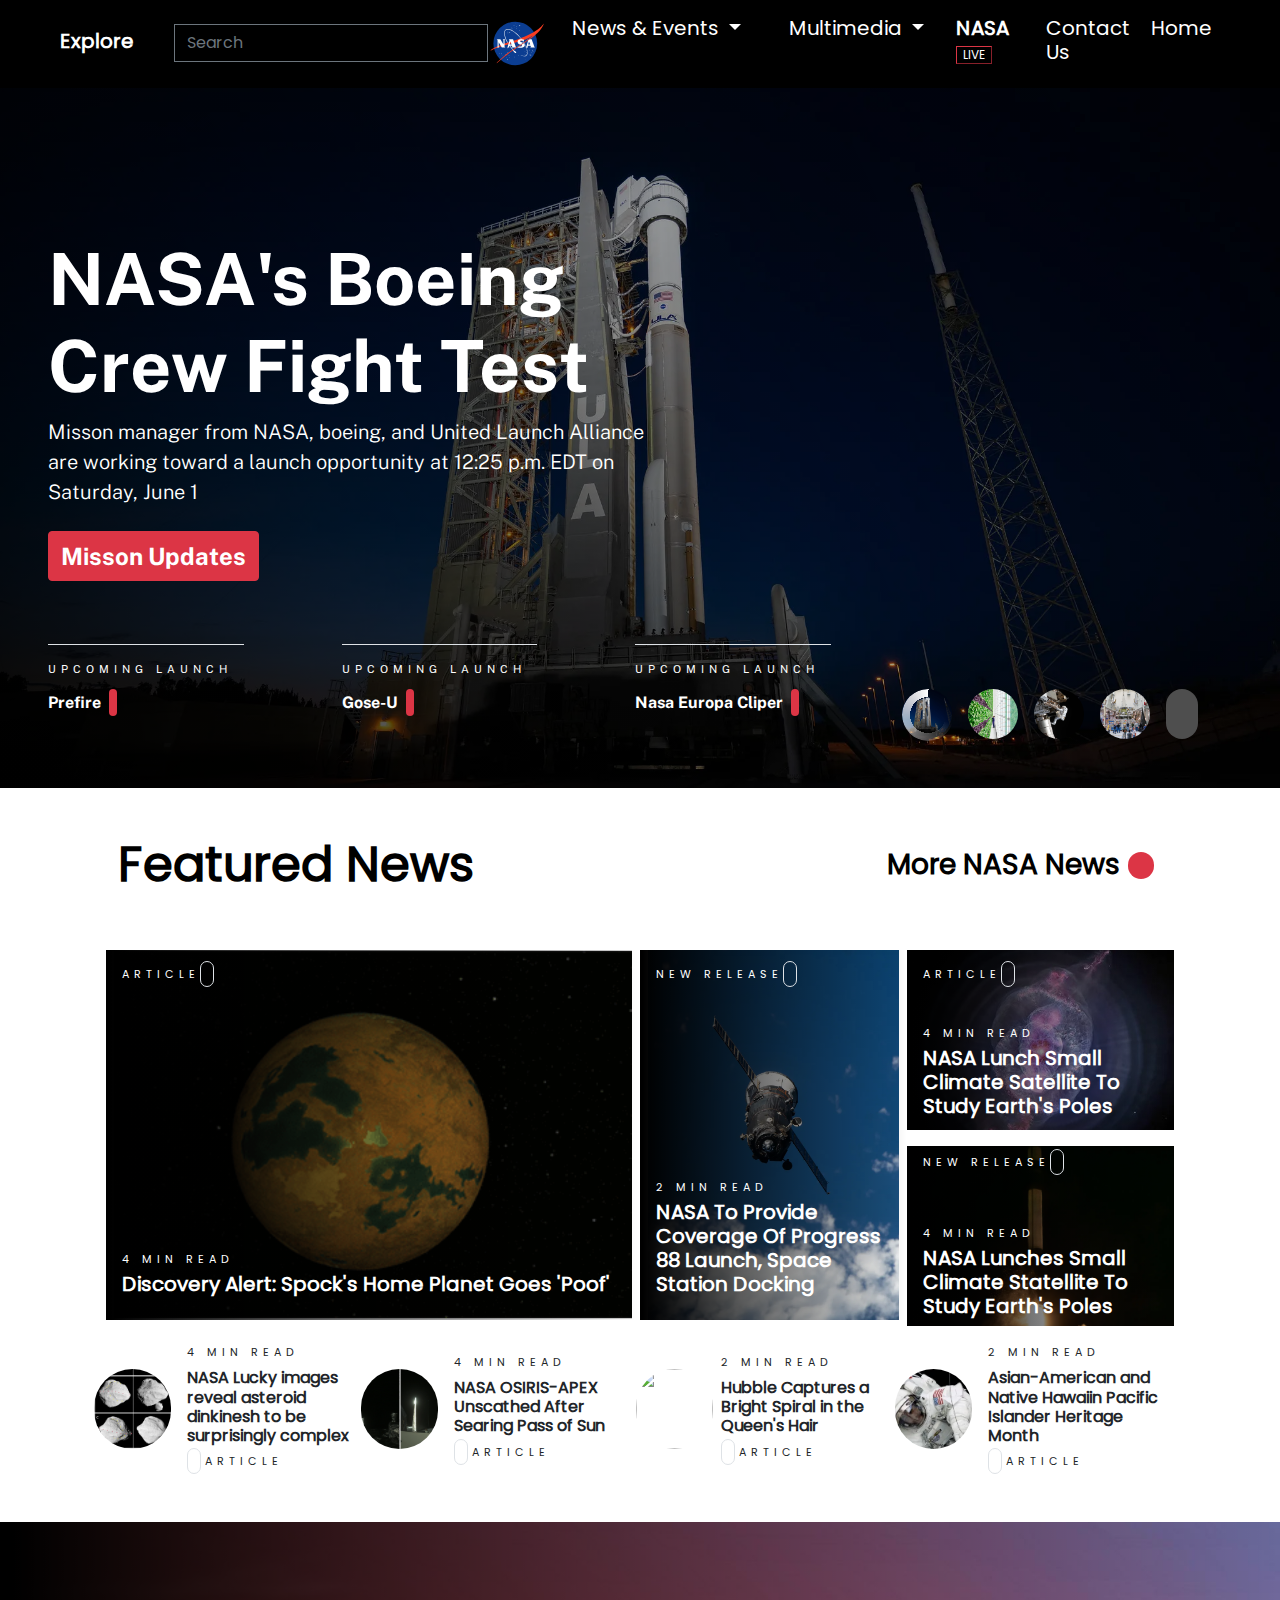
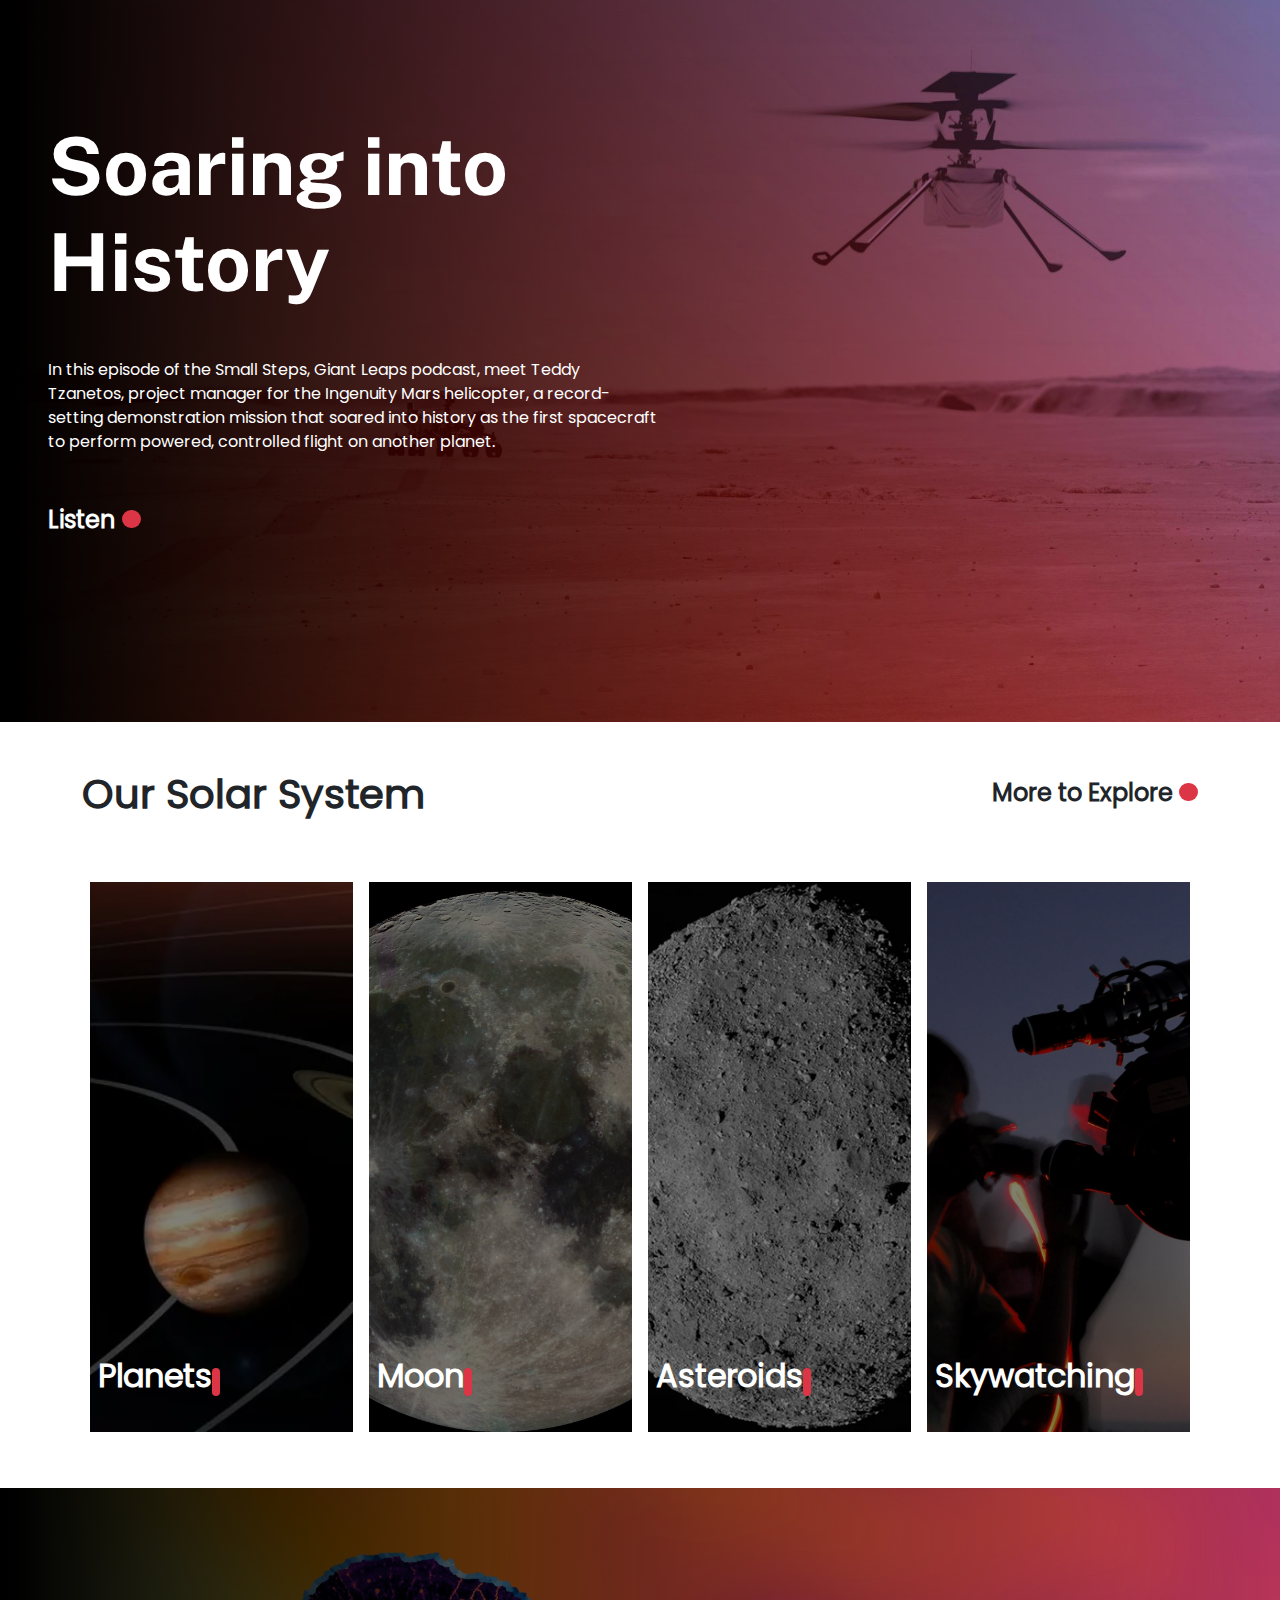
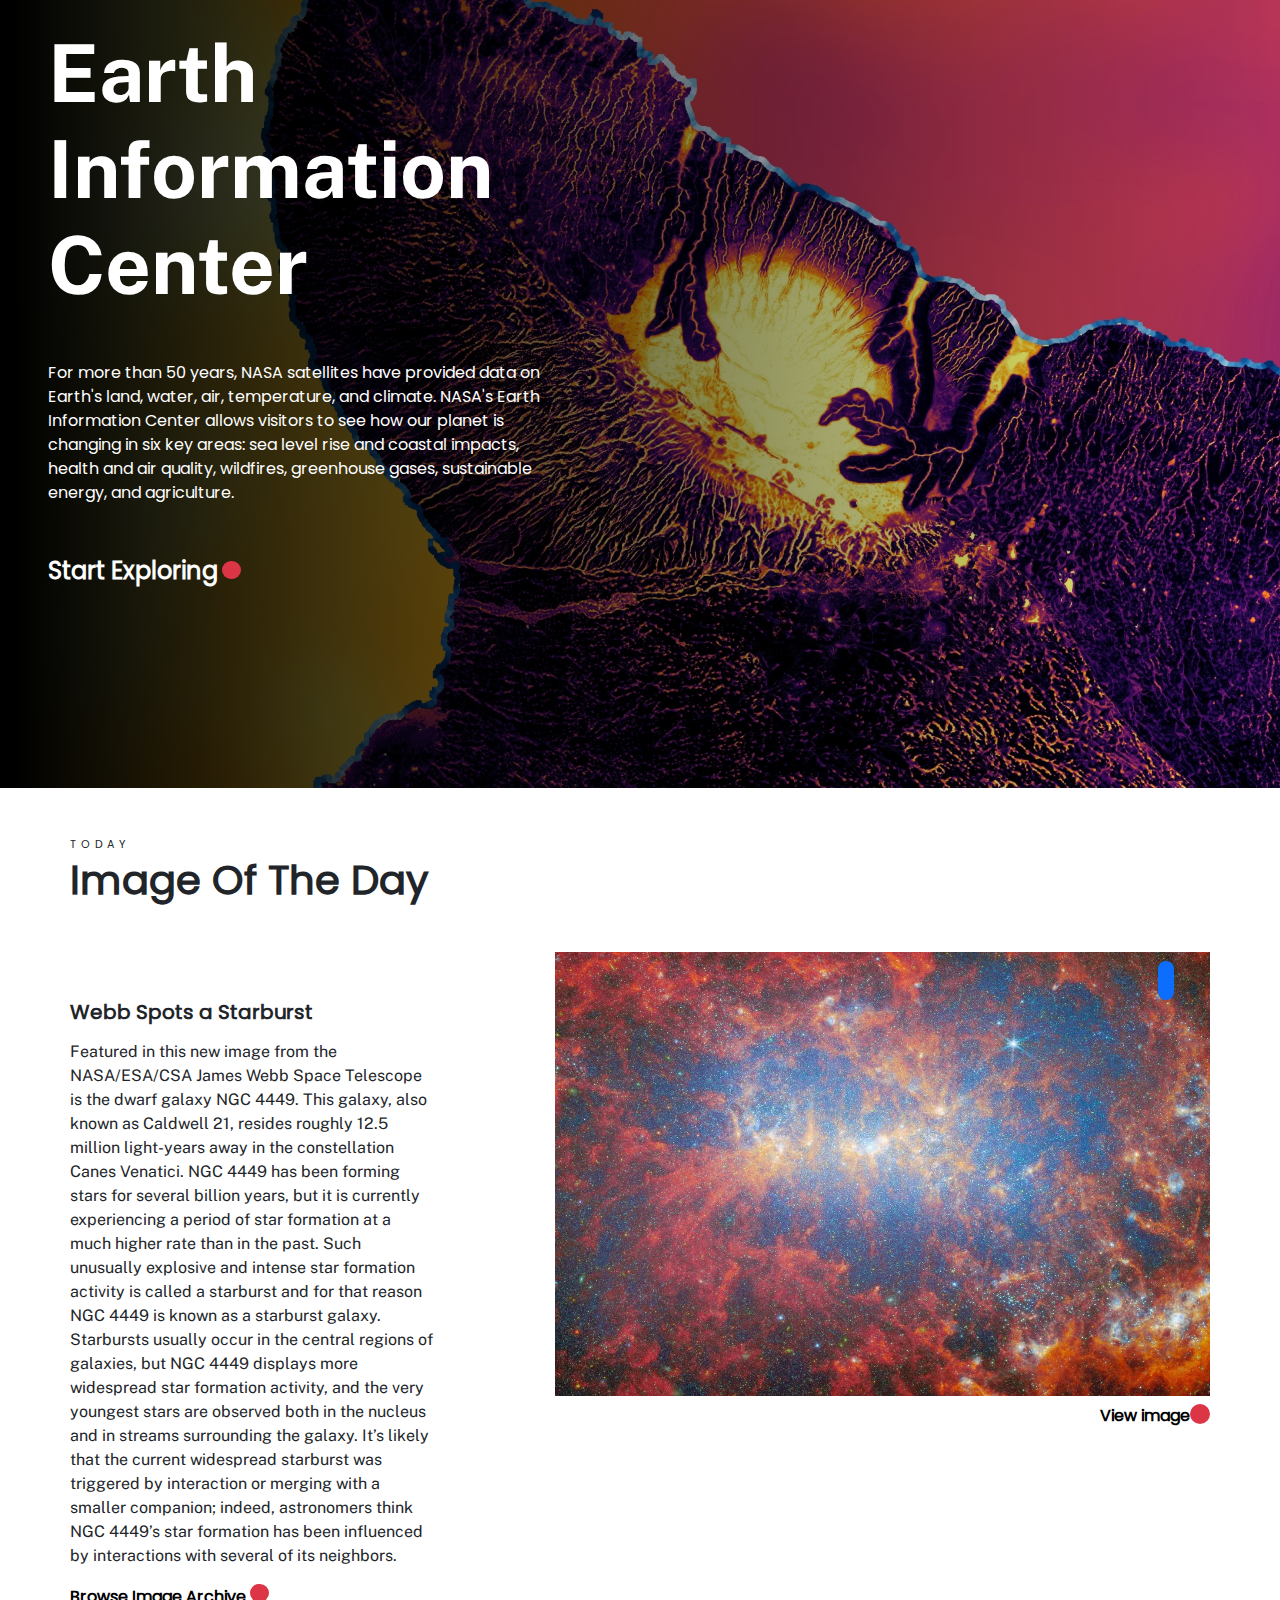
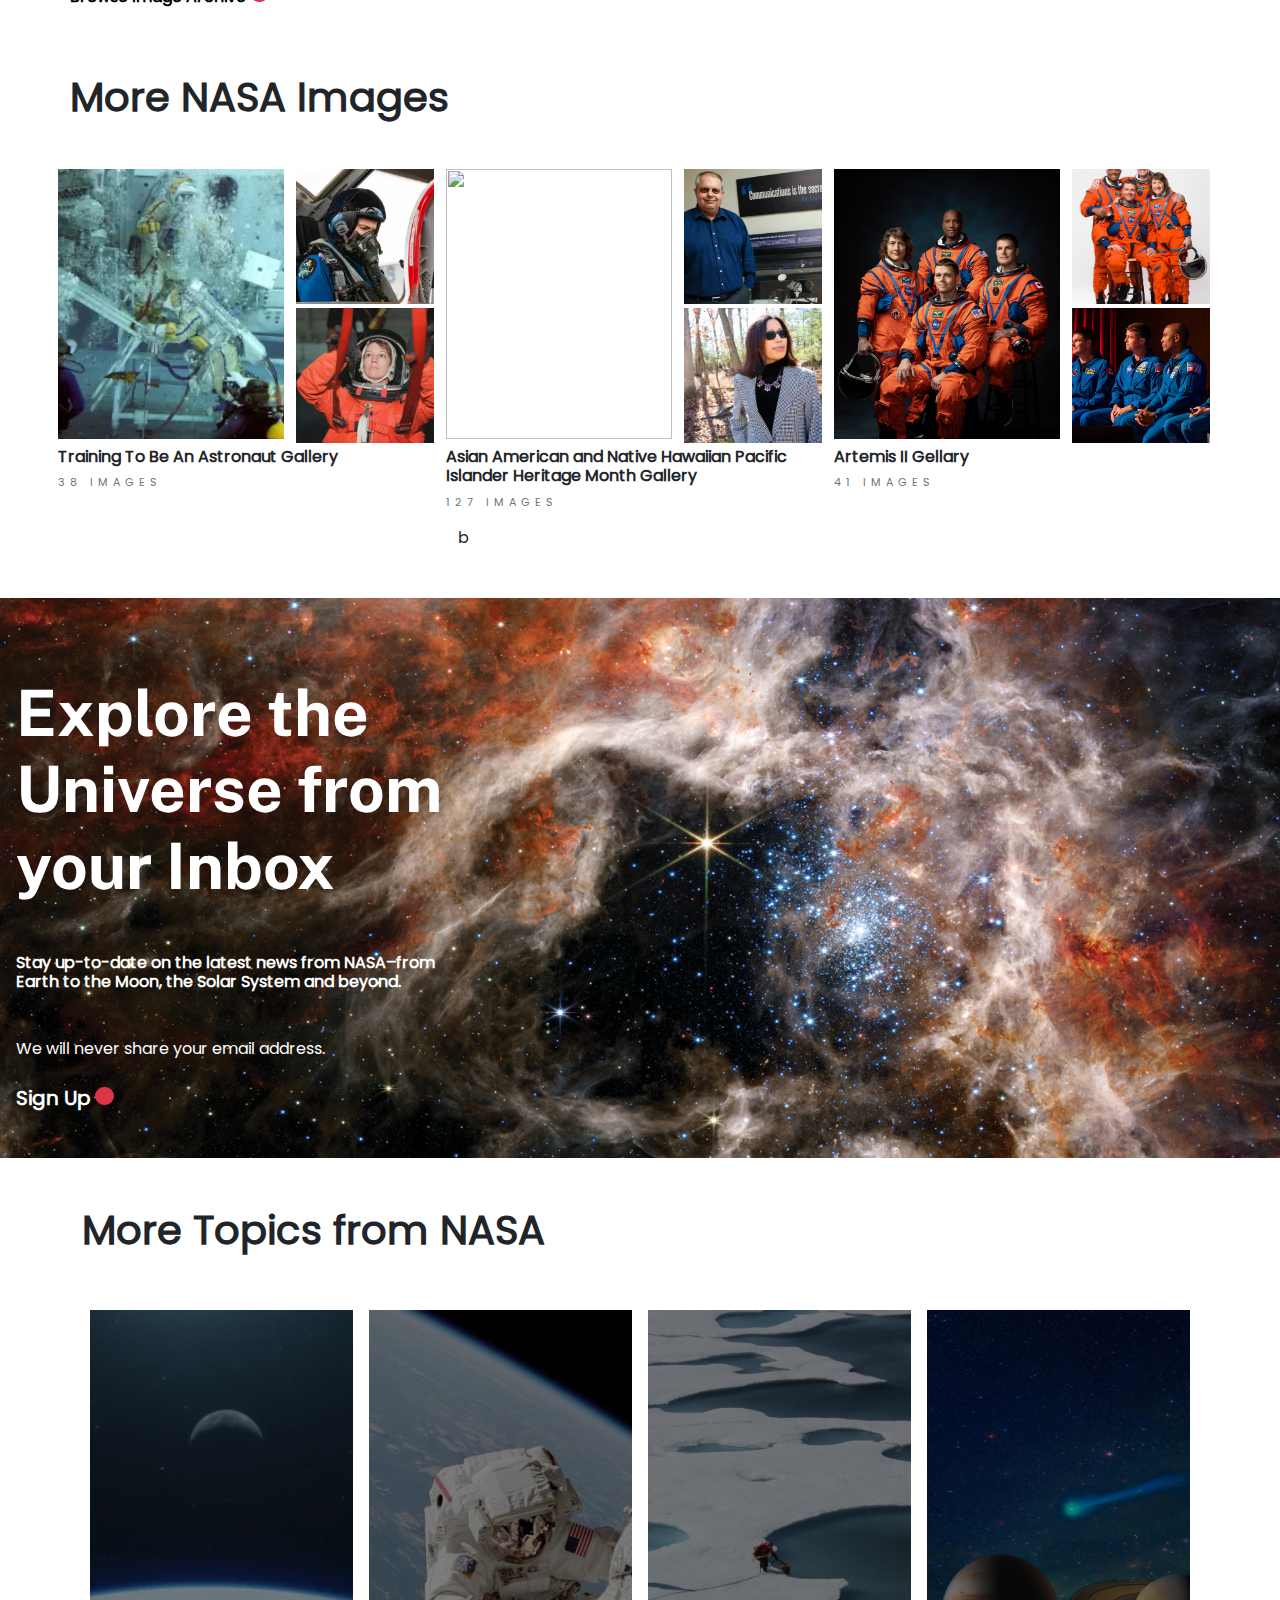
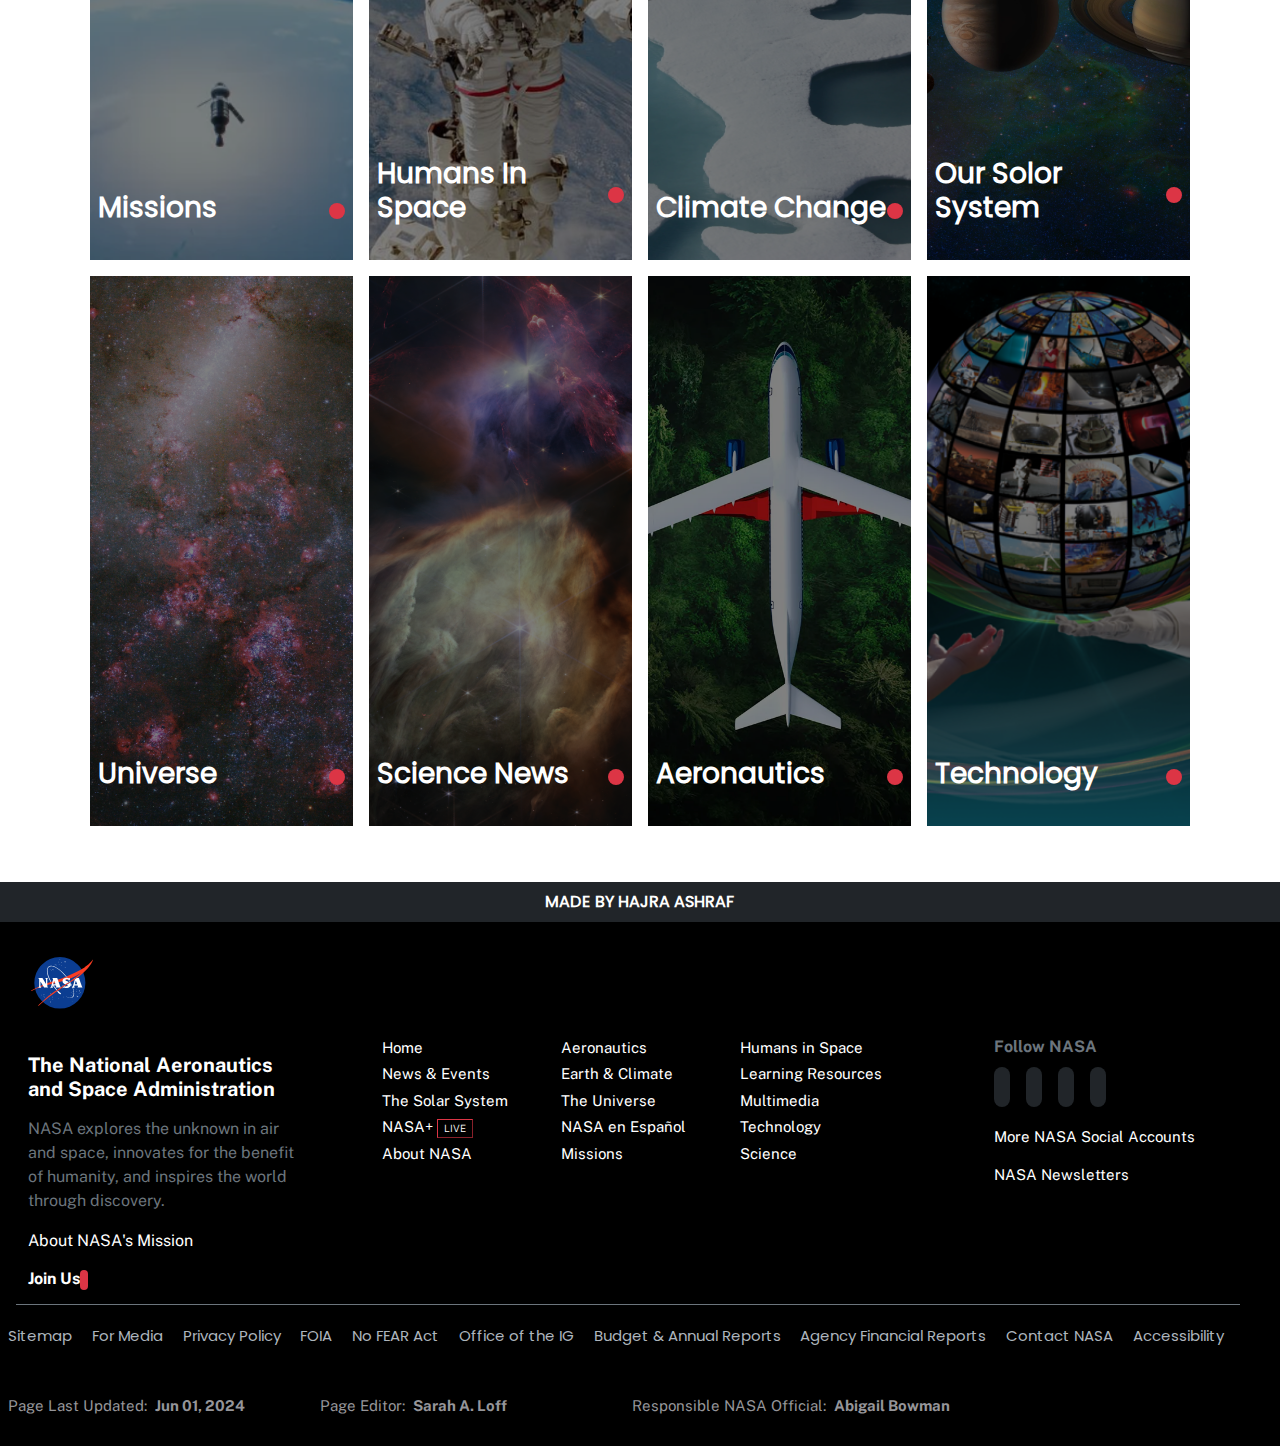
==== commit 47edd3e6: "fix name" ====
--- a/index.html
+++ b/index.html
@@ -1587,7 +1587,7 @@
 
 <!------------------------------------------------------------------------ FOOTER --------------------------------------------------------------------------------------------->
 <div class="d-flex justify-content-around p-2 bg-dark text-white fw-bold">
-  <p class="m-0">MADE BY HAJRA ASHRAF AND SANA ATHESHAM</p>
+  <p class="m-0">MADE BY HAJRA ASHRAF</p>
 </div>
 <footer class="bg-black p-3 py-2">
   <div class="container-xxl" style="font-family: publicSans;">
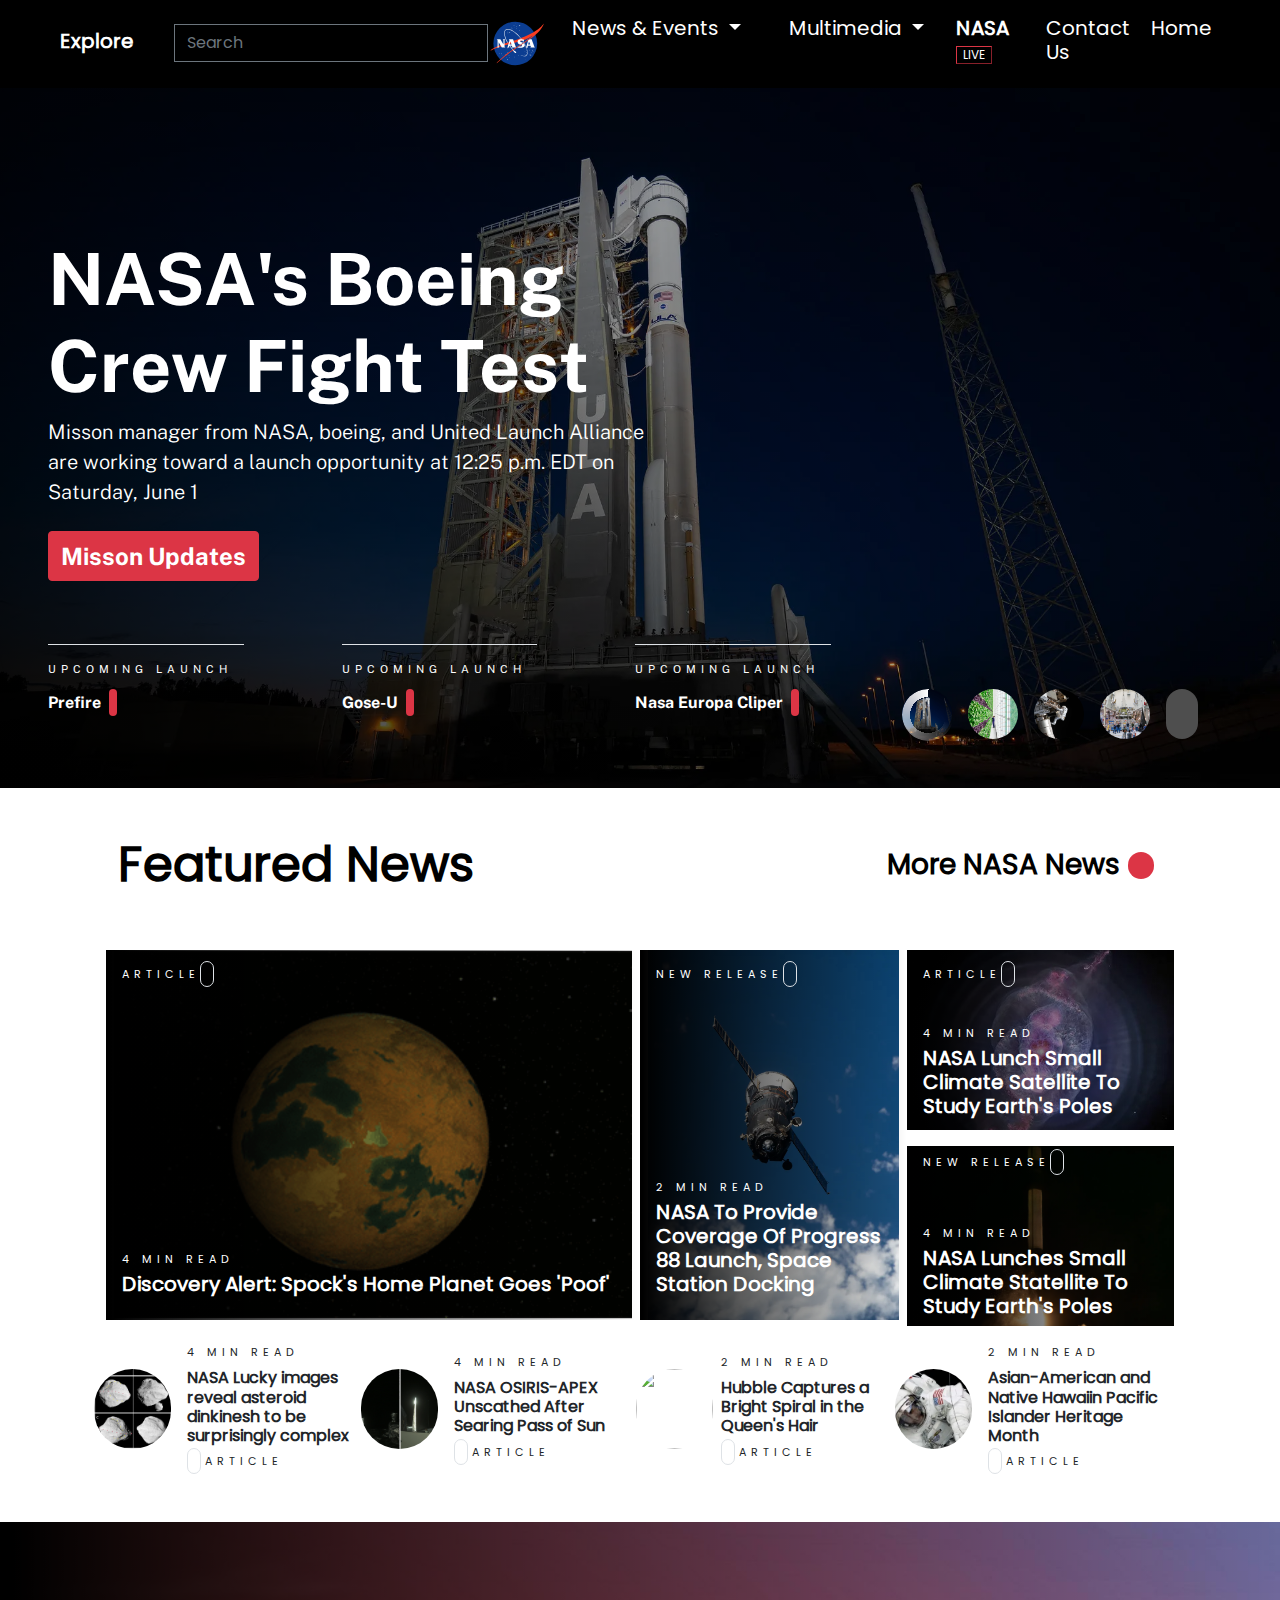
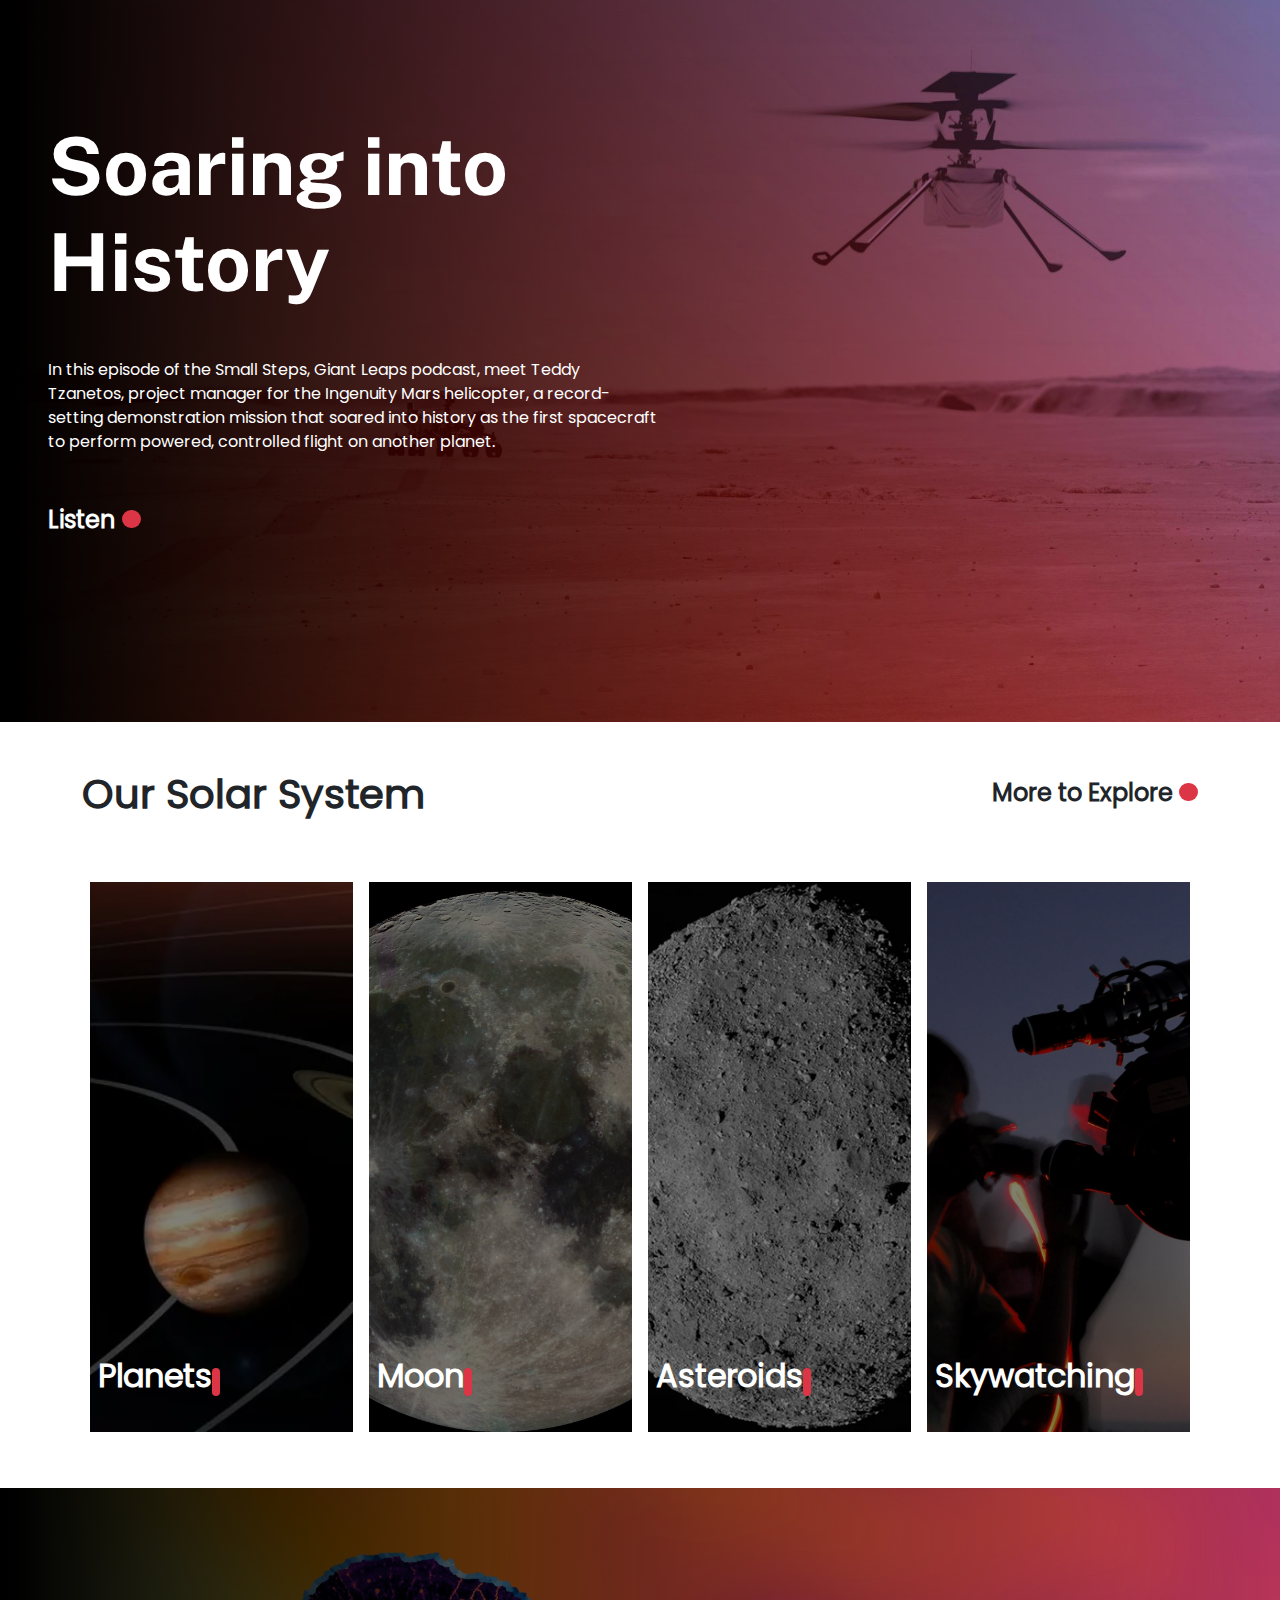
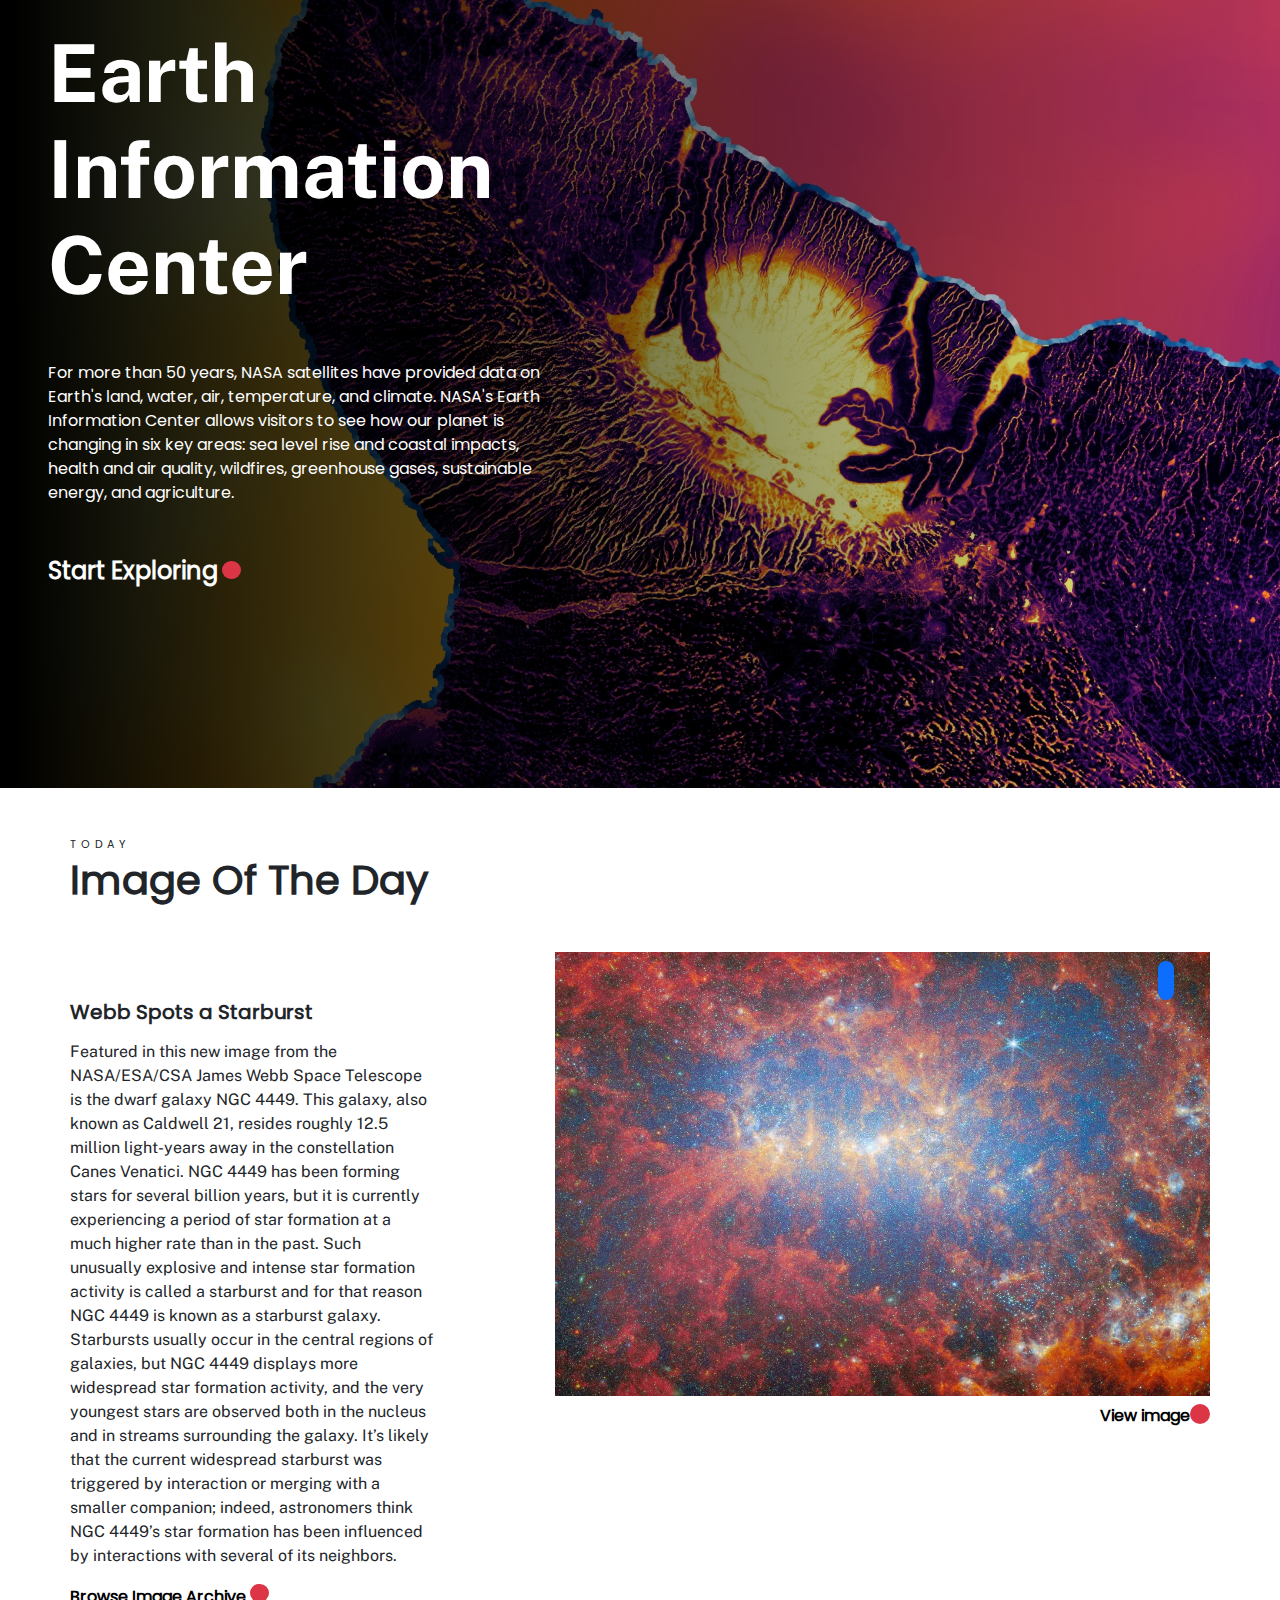
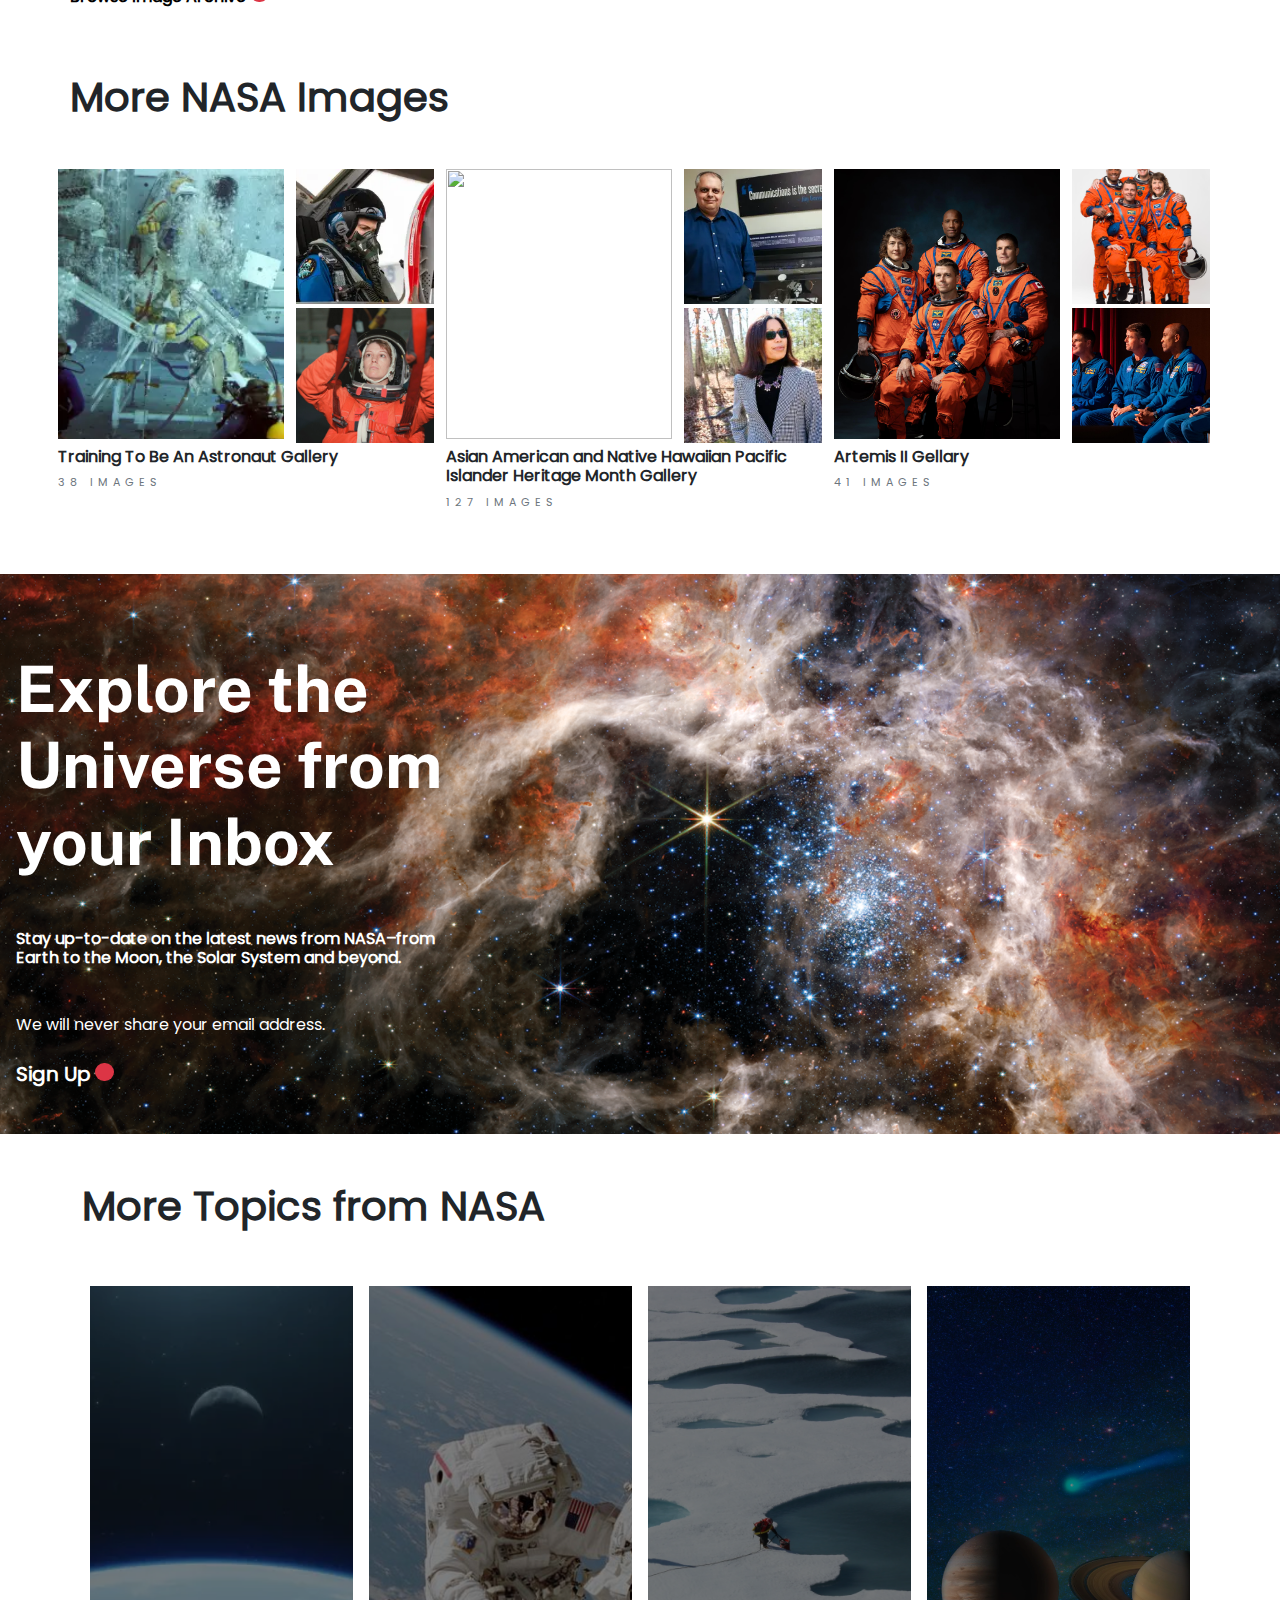
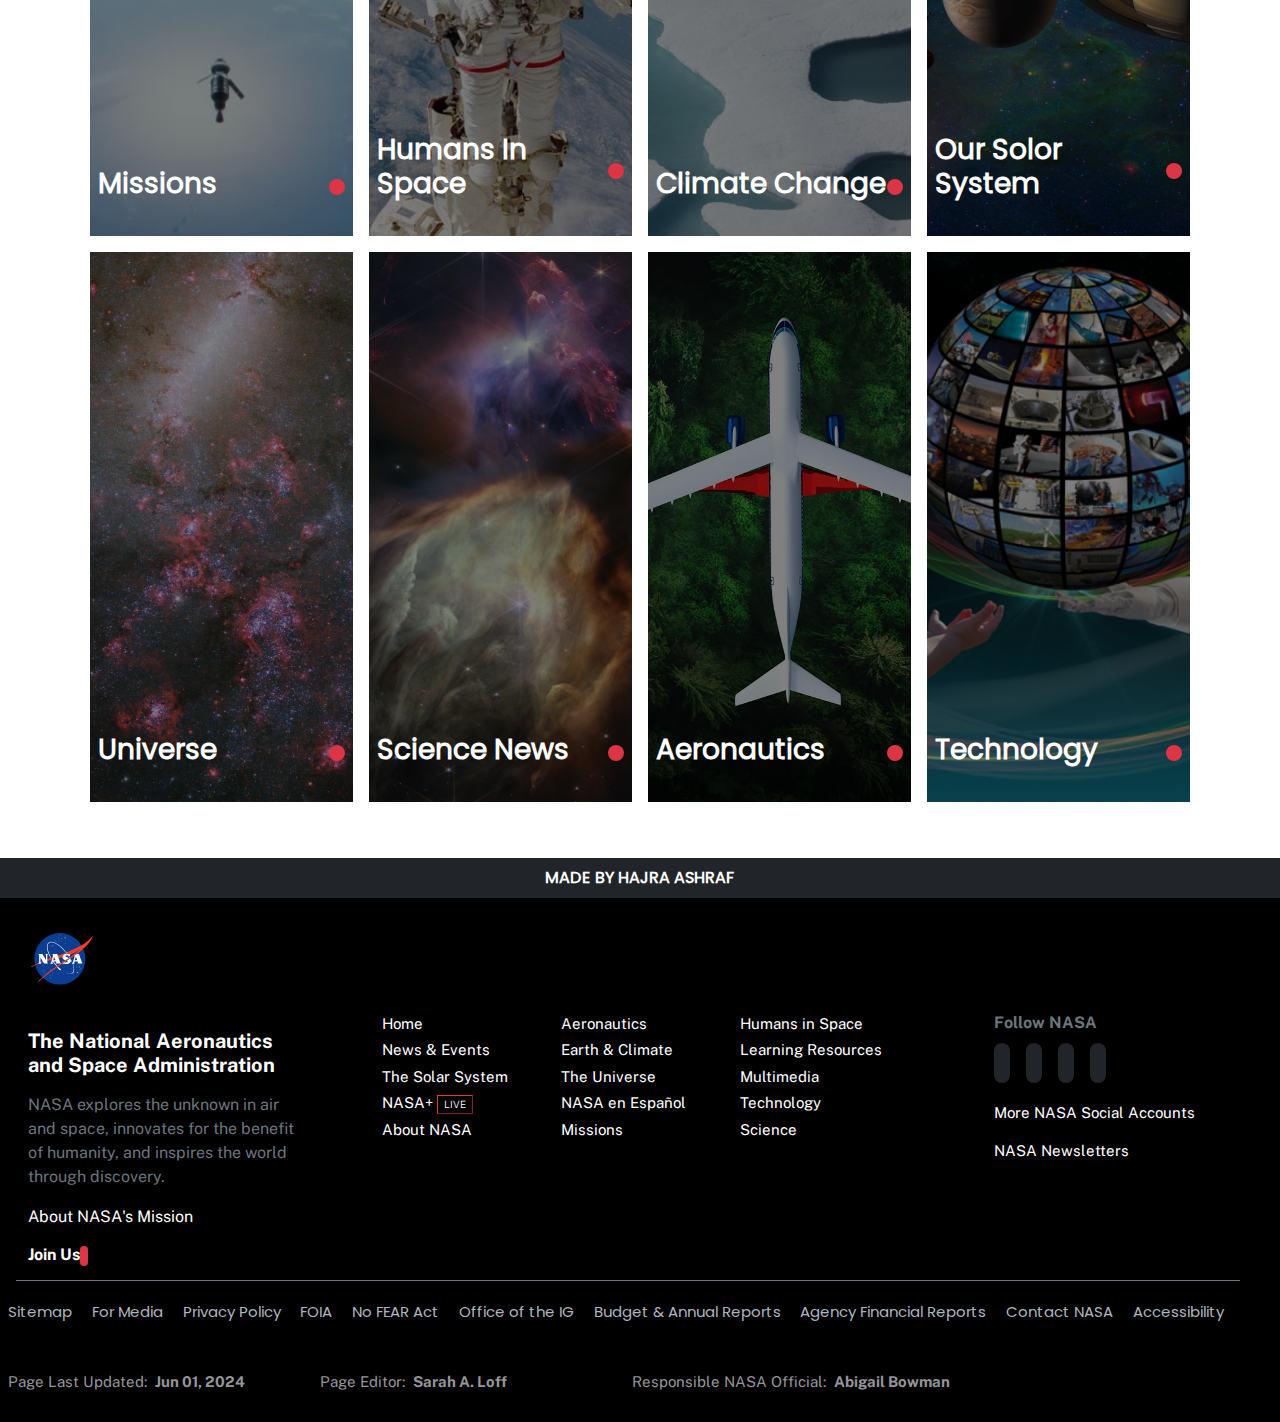
==== commit a012a988: "Remove letter" ====
--- a/index.html
+++ b/index.html
@@ -1366,7 +1366,7 @@
                     127 Images
                   </p>
                 </div>
-              </div> b  
+              </div> 
             </div>
 
             <!------ third cart ------>
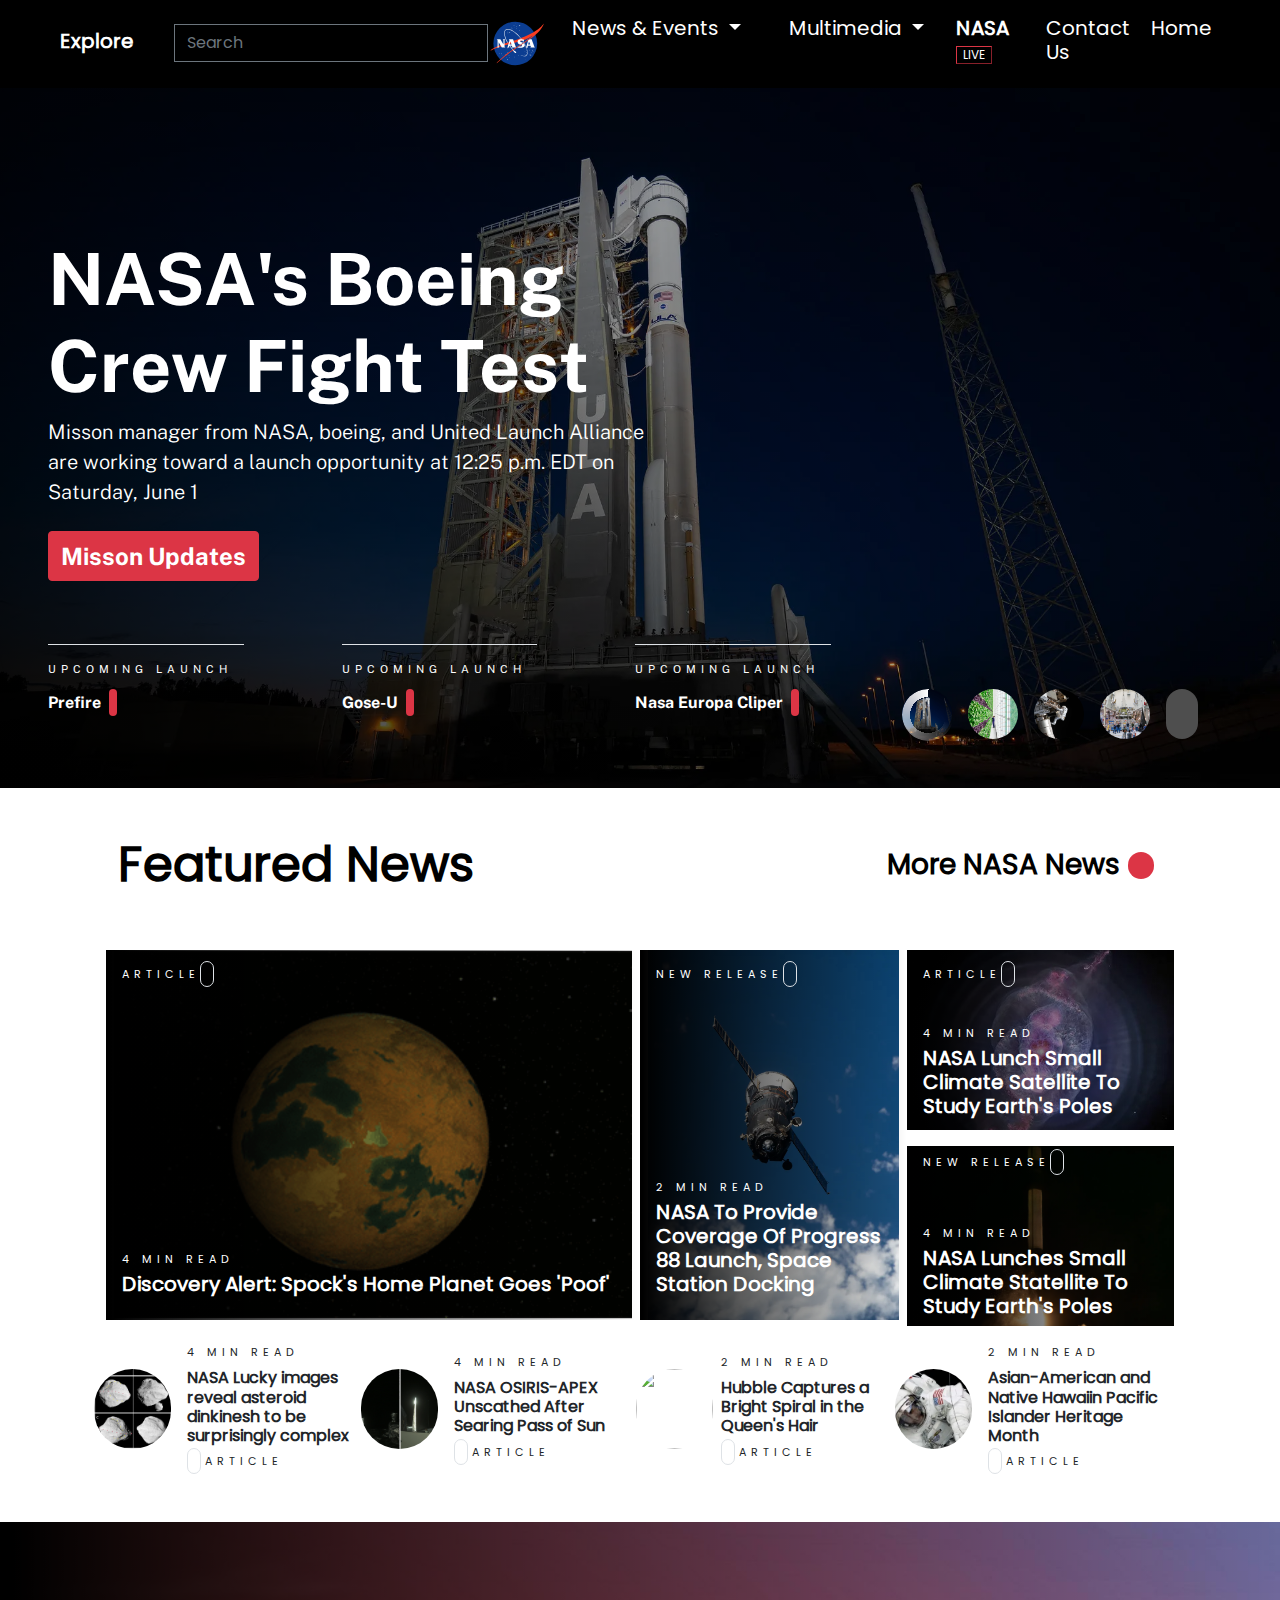
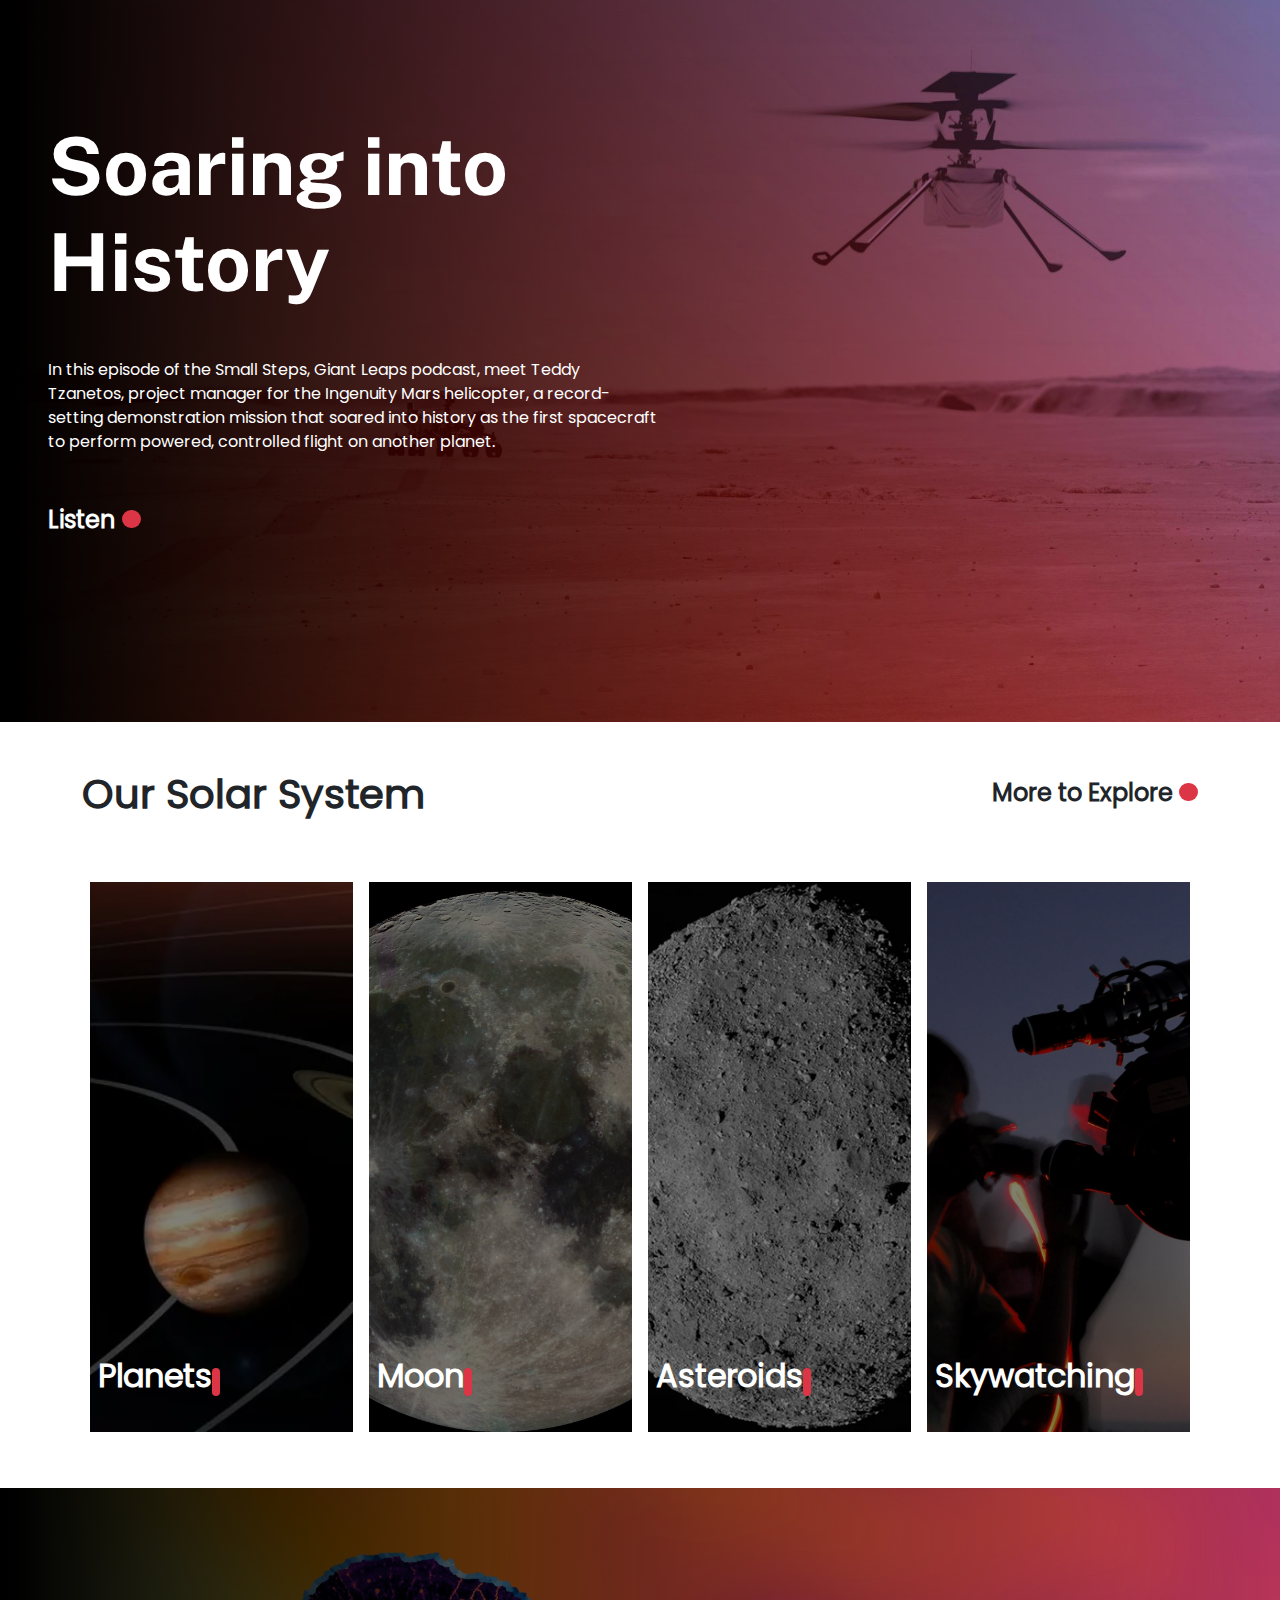
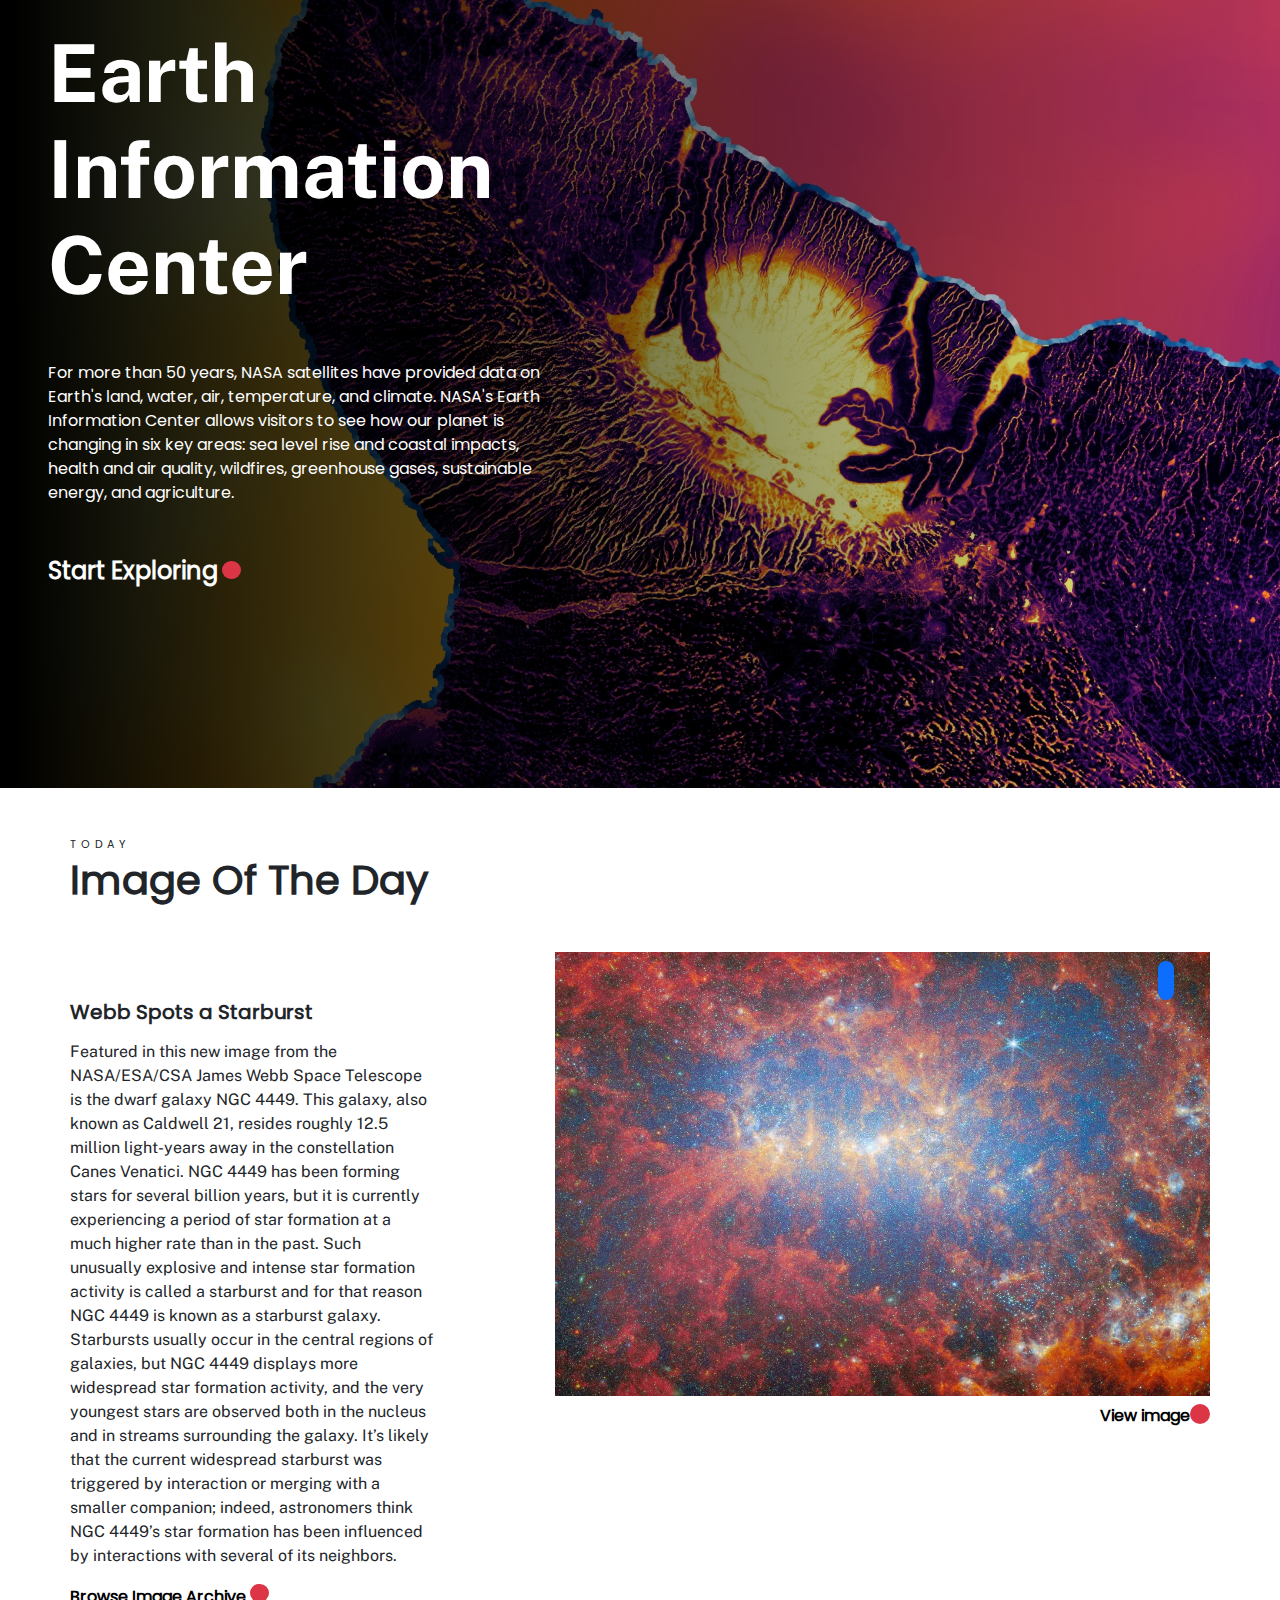
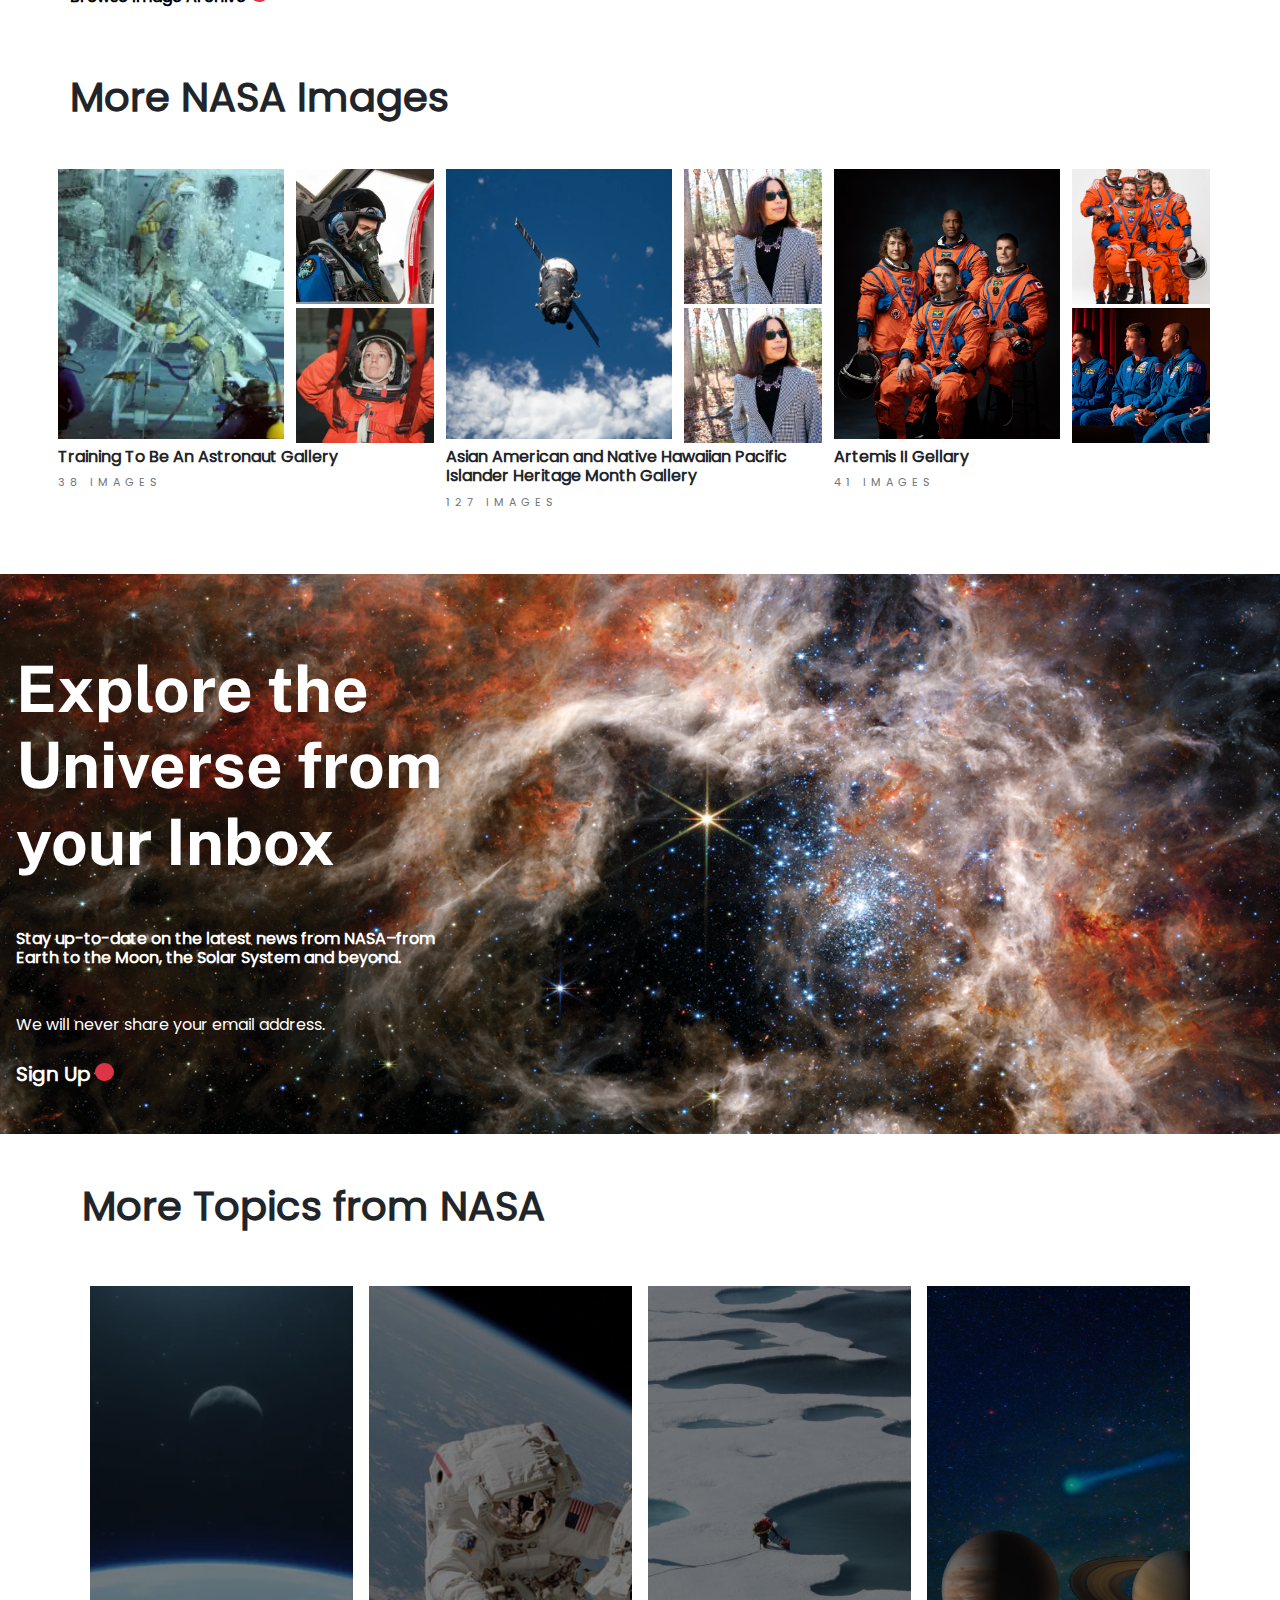
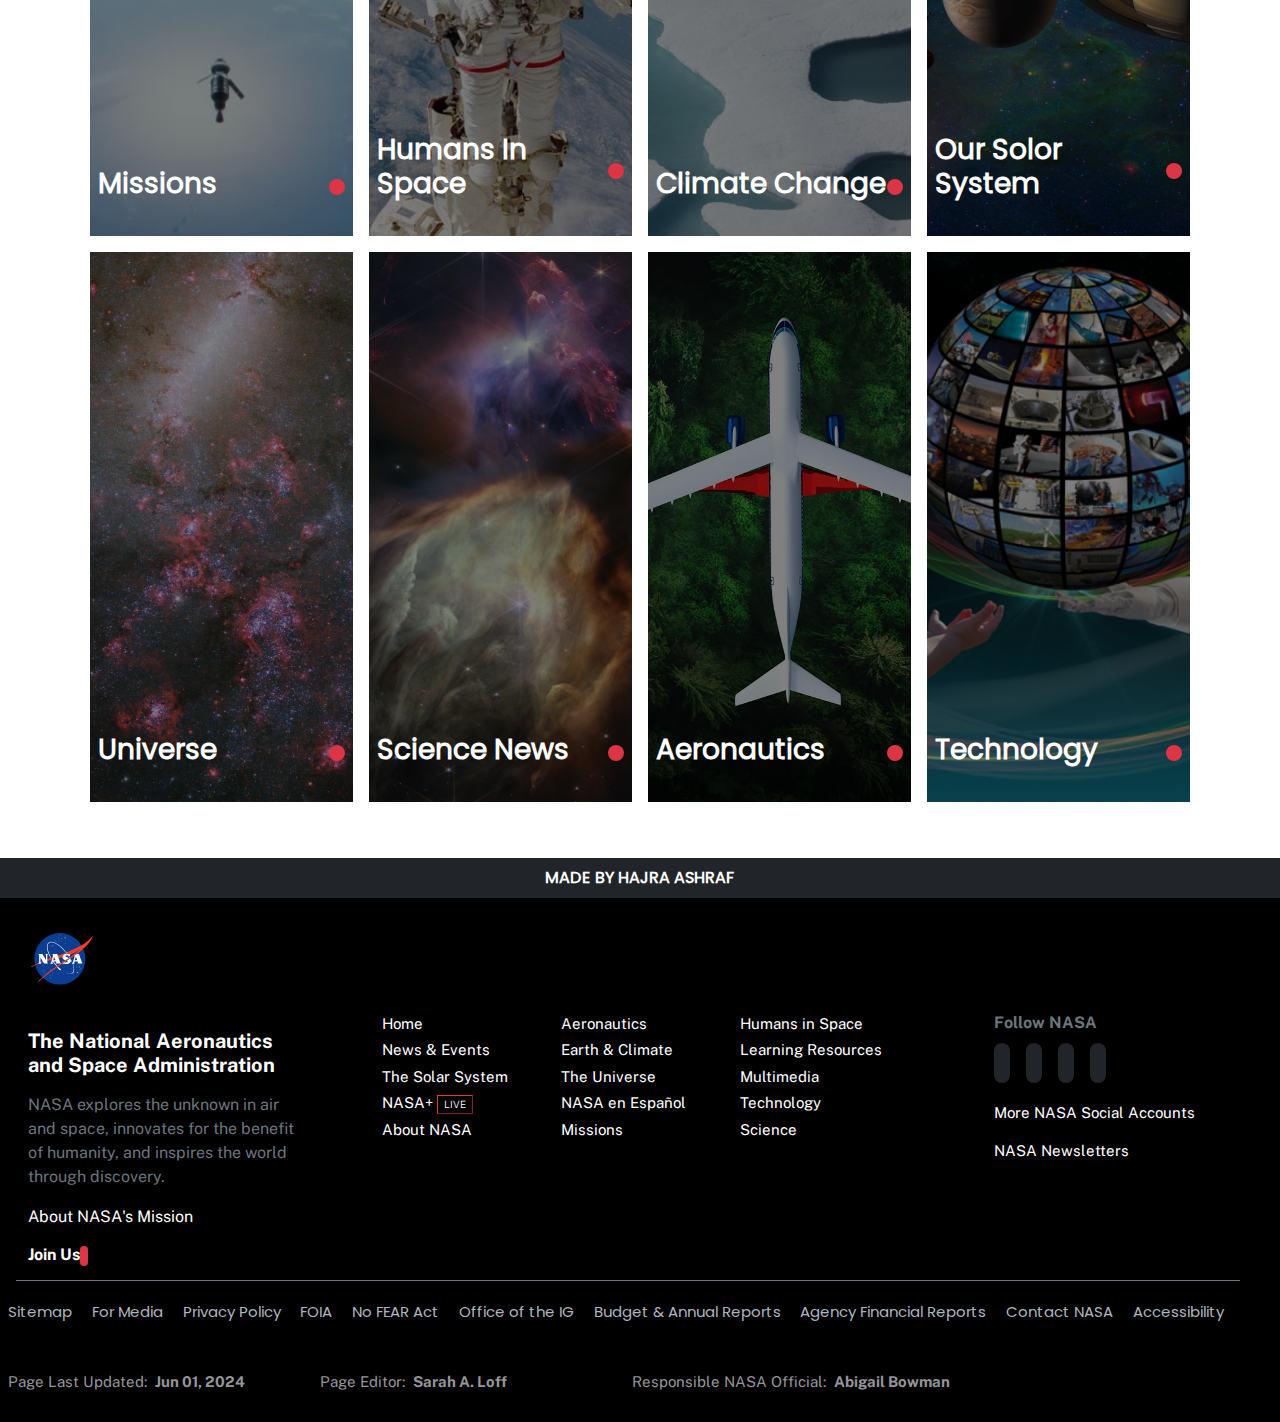
==== commit d2ac823a: "minor fix" ====
--- a/index.html
+++ b/index.html
@@ -1337,7 +1337,7 @@
             <div class="col-lg-4 d-lg-block d-none">
               <div class="row">
                 <div class="col-7 p-0">
-                  <img height="270px" width="100%" src="./assets/person.webp" />
+                  <img height="270px" width="100%" src="./assets/nasa-image.webp" />
                 </div>
 
                 <div class="col-5">
@@ -1345,7 +1345,7 @@
                     <img
                       height="135"
                       width="100%"
-                      src="./assets/nasa-person.webp"
+                      src="./assets/nasa-person3.webp"
                     />
                   </div>
 
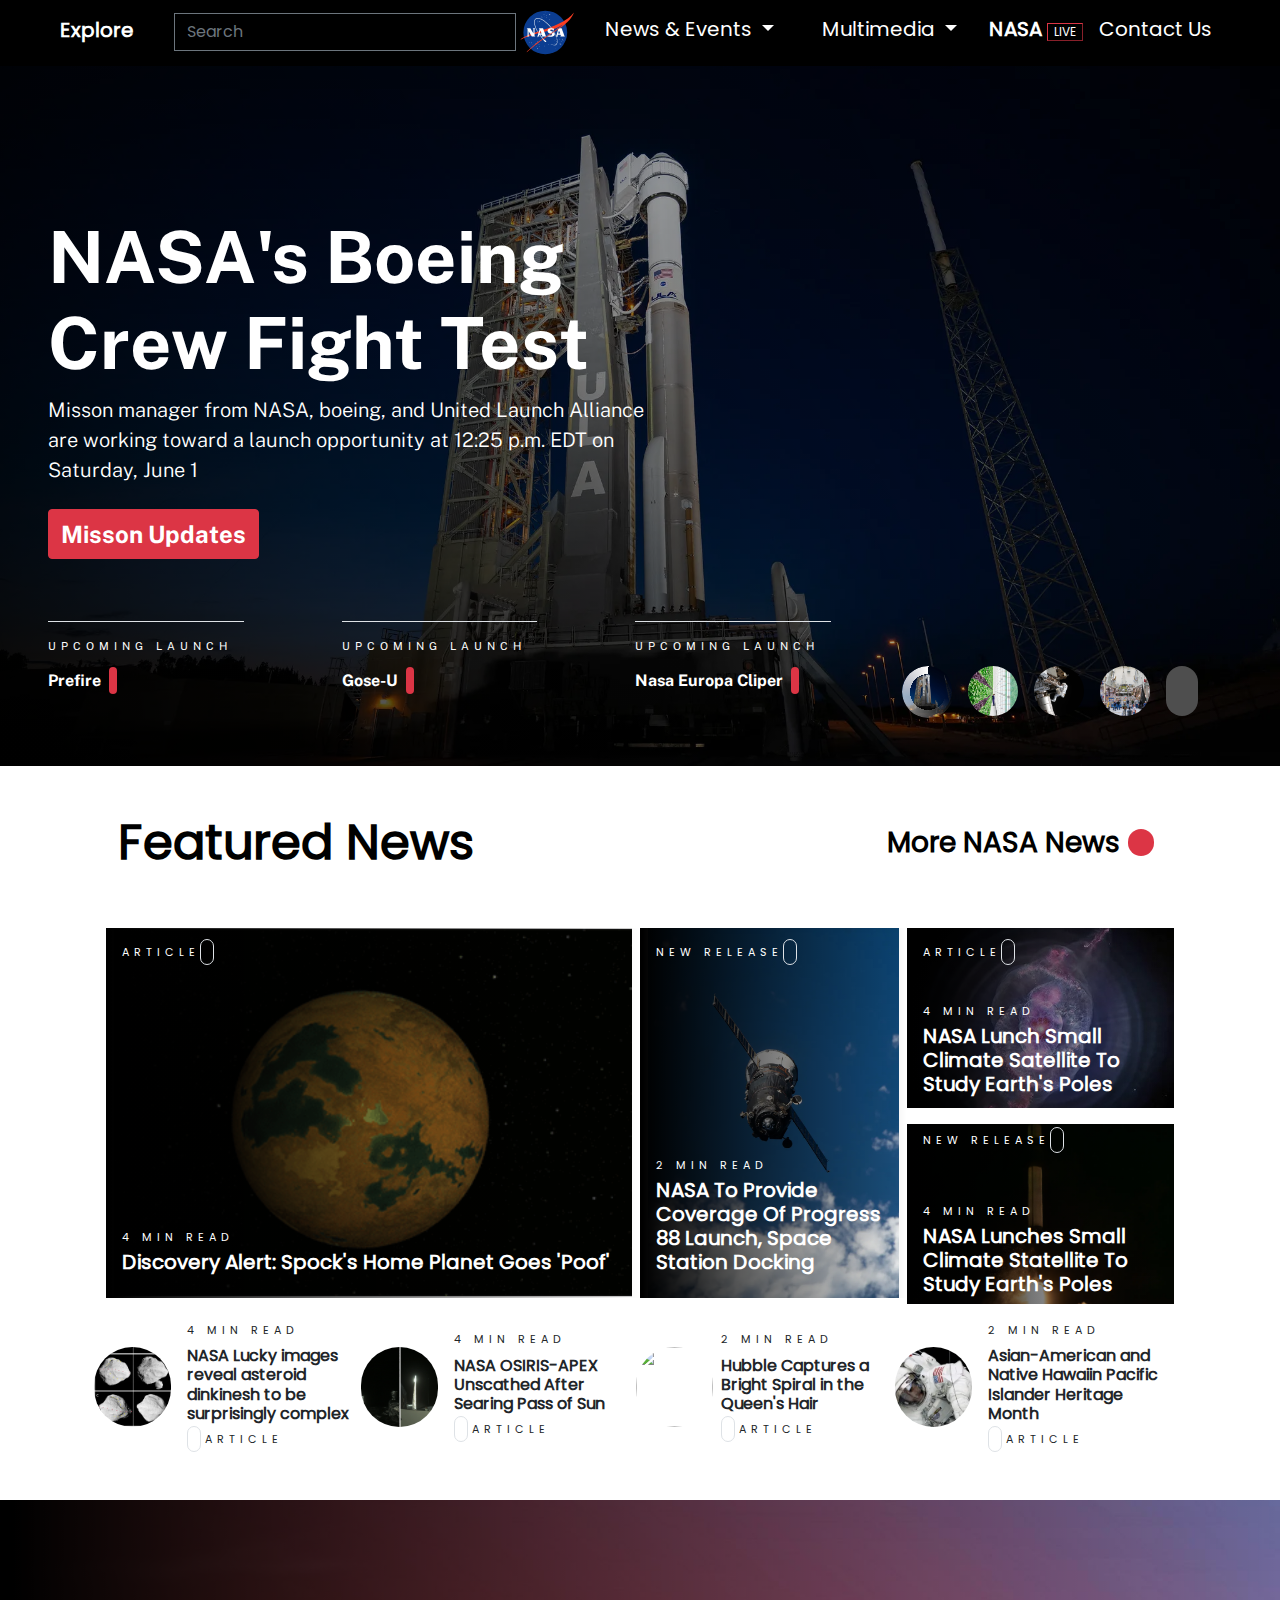
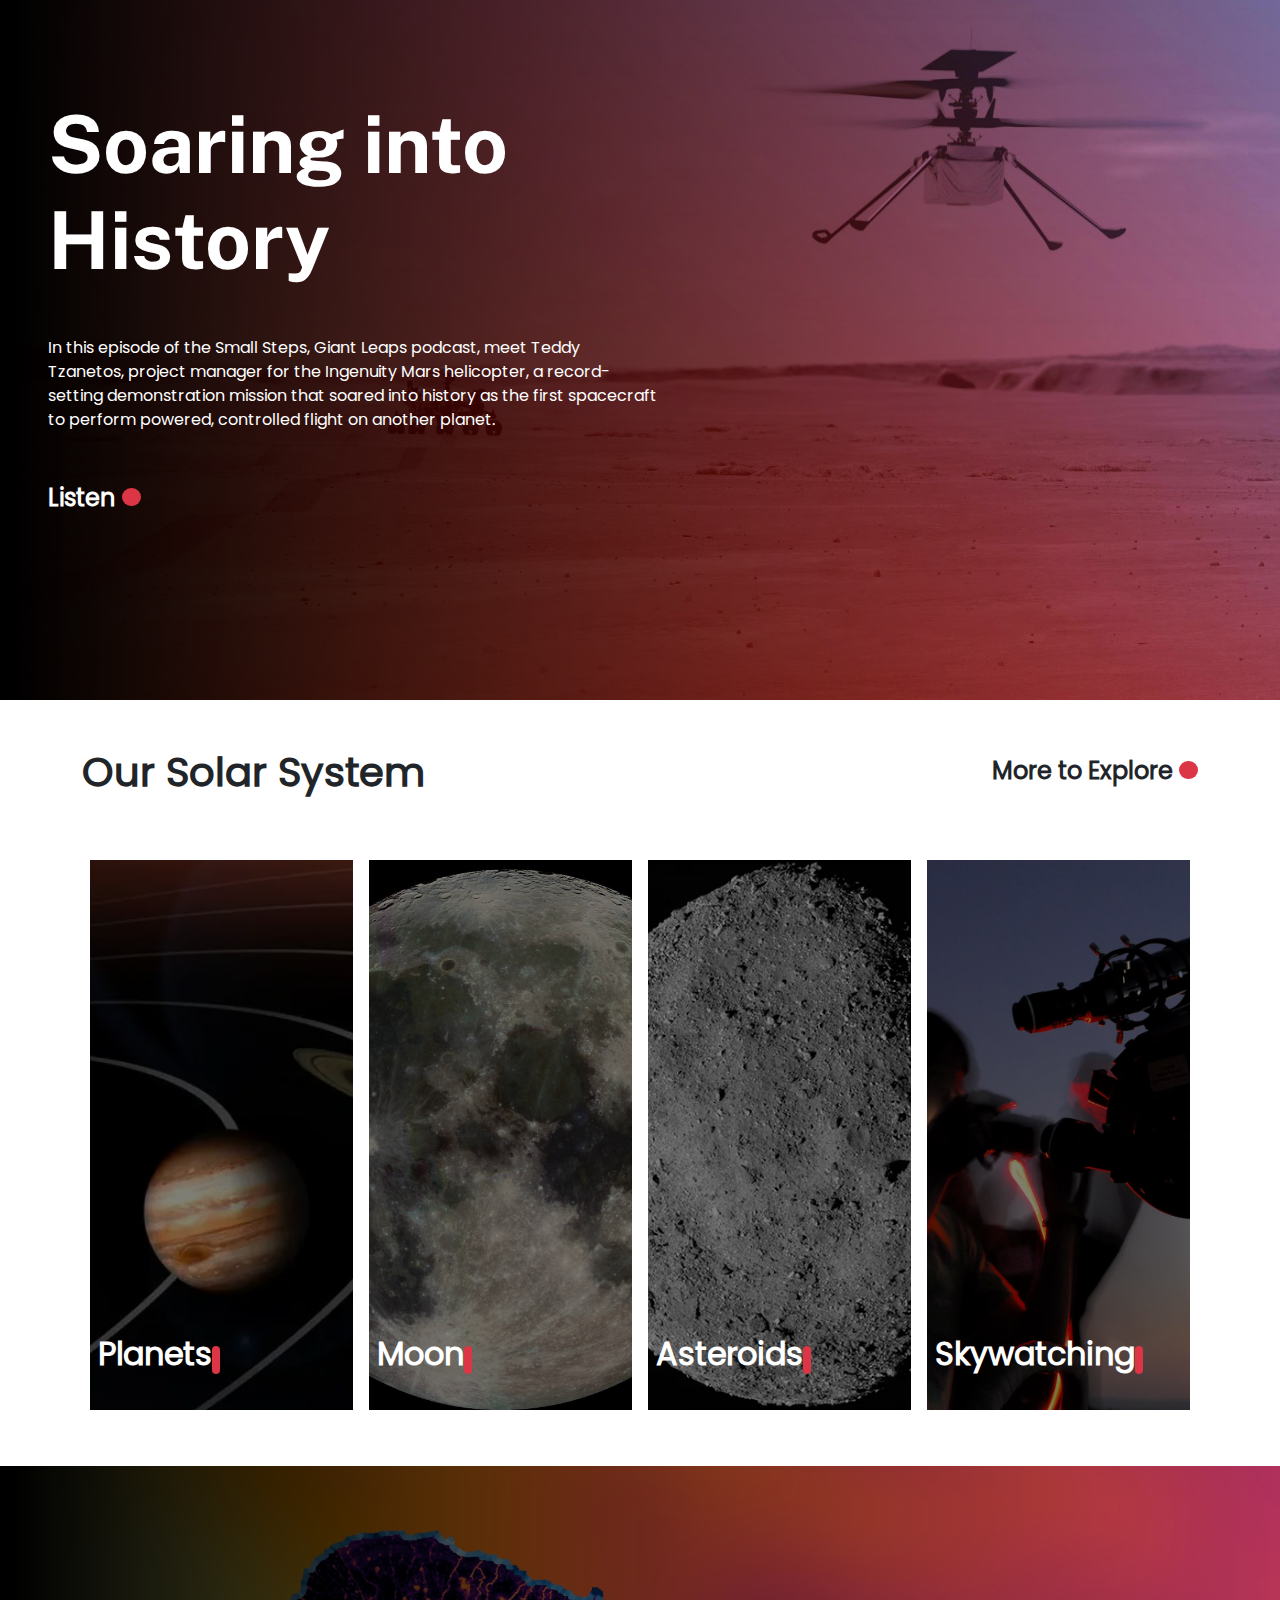
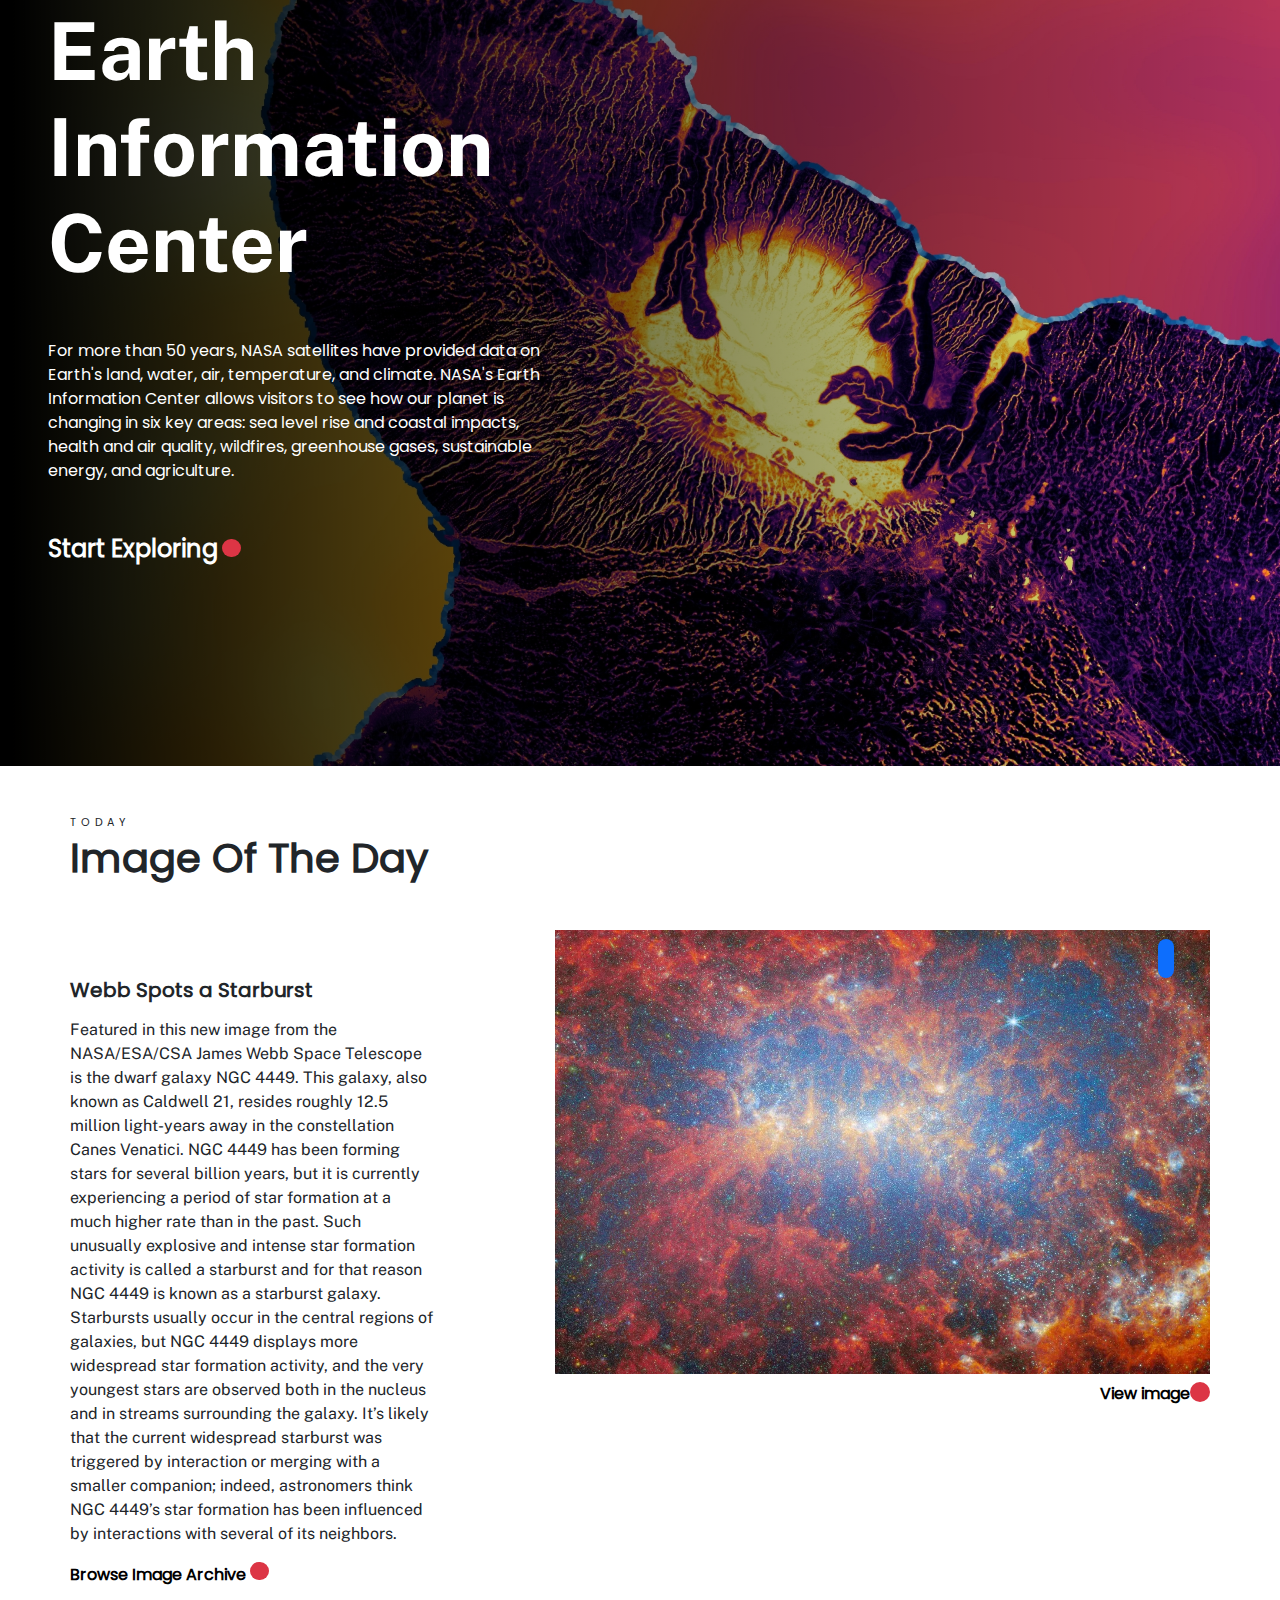
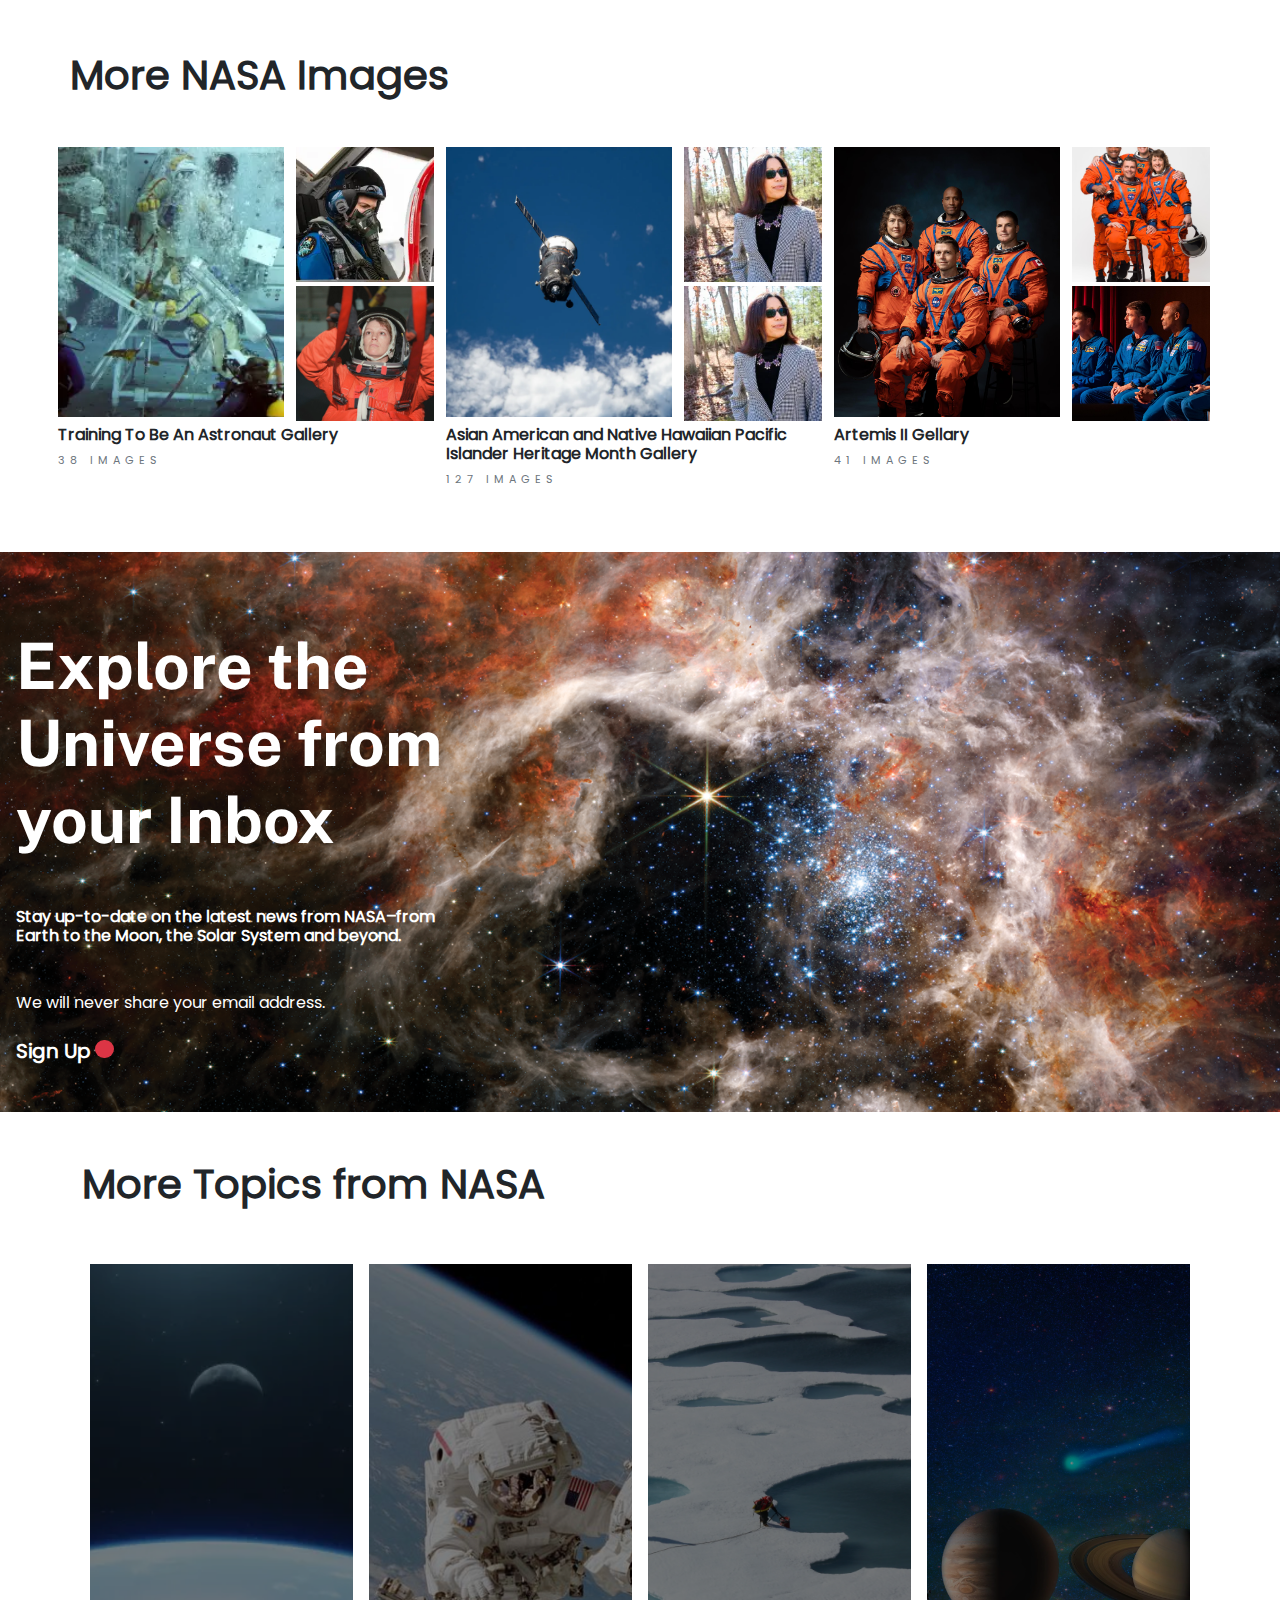
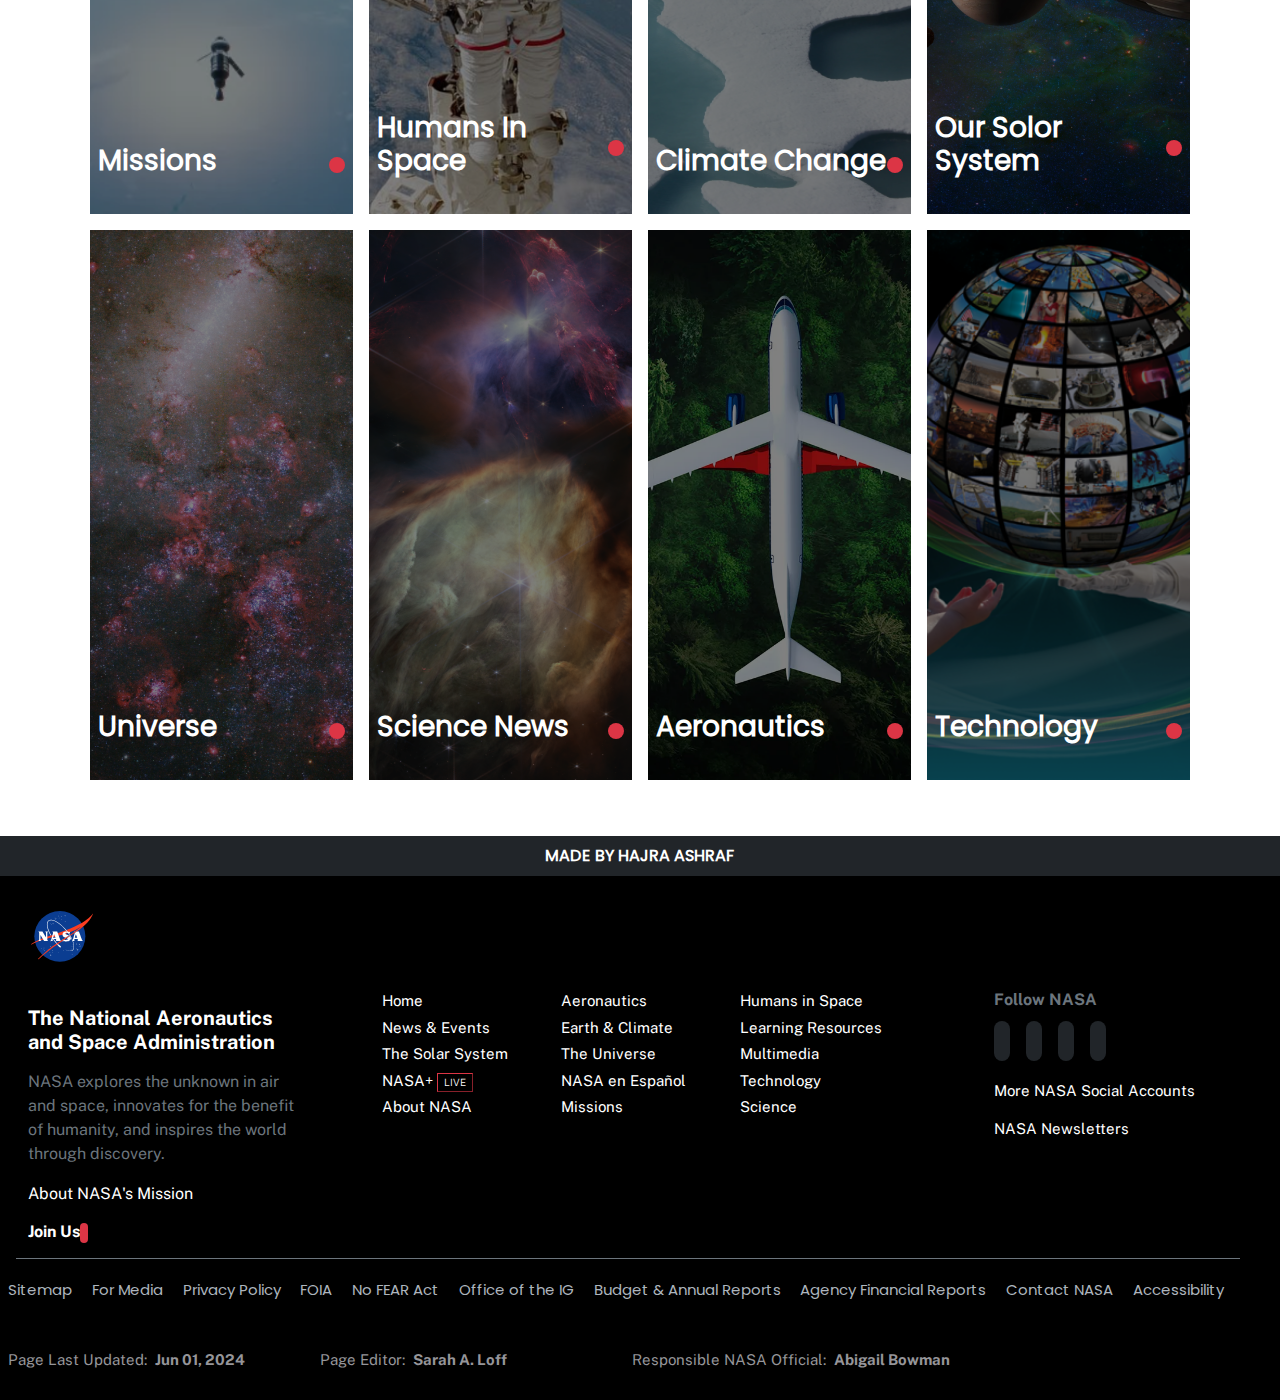
==== commit 50fcb3b2: "Commented home nav link" ====
--- a/index.html
+++ b/index.html
@@ -216,7 +216,7 @@
                 </a>
               </li>
 
-              <li class="nav-item">
+              <!-- <li class="nav-item">
                 <a
                 class="nav-link h5 text-white"
                 aria-current="page" 
@@ -225,7 +225,7 @@
                 >
                 Home
                 </a>
-              </li>
+              </li> -->
 
             </ul>
           </div>
